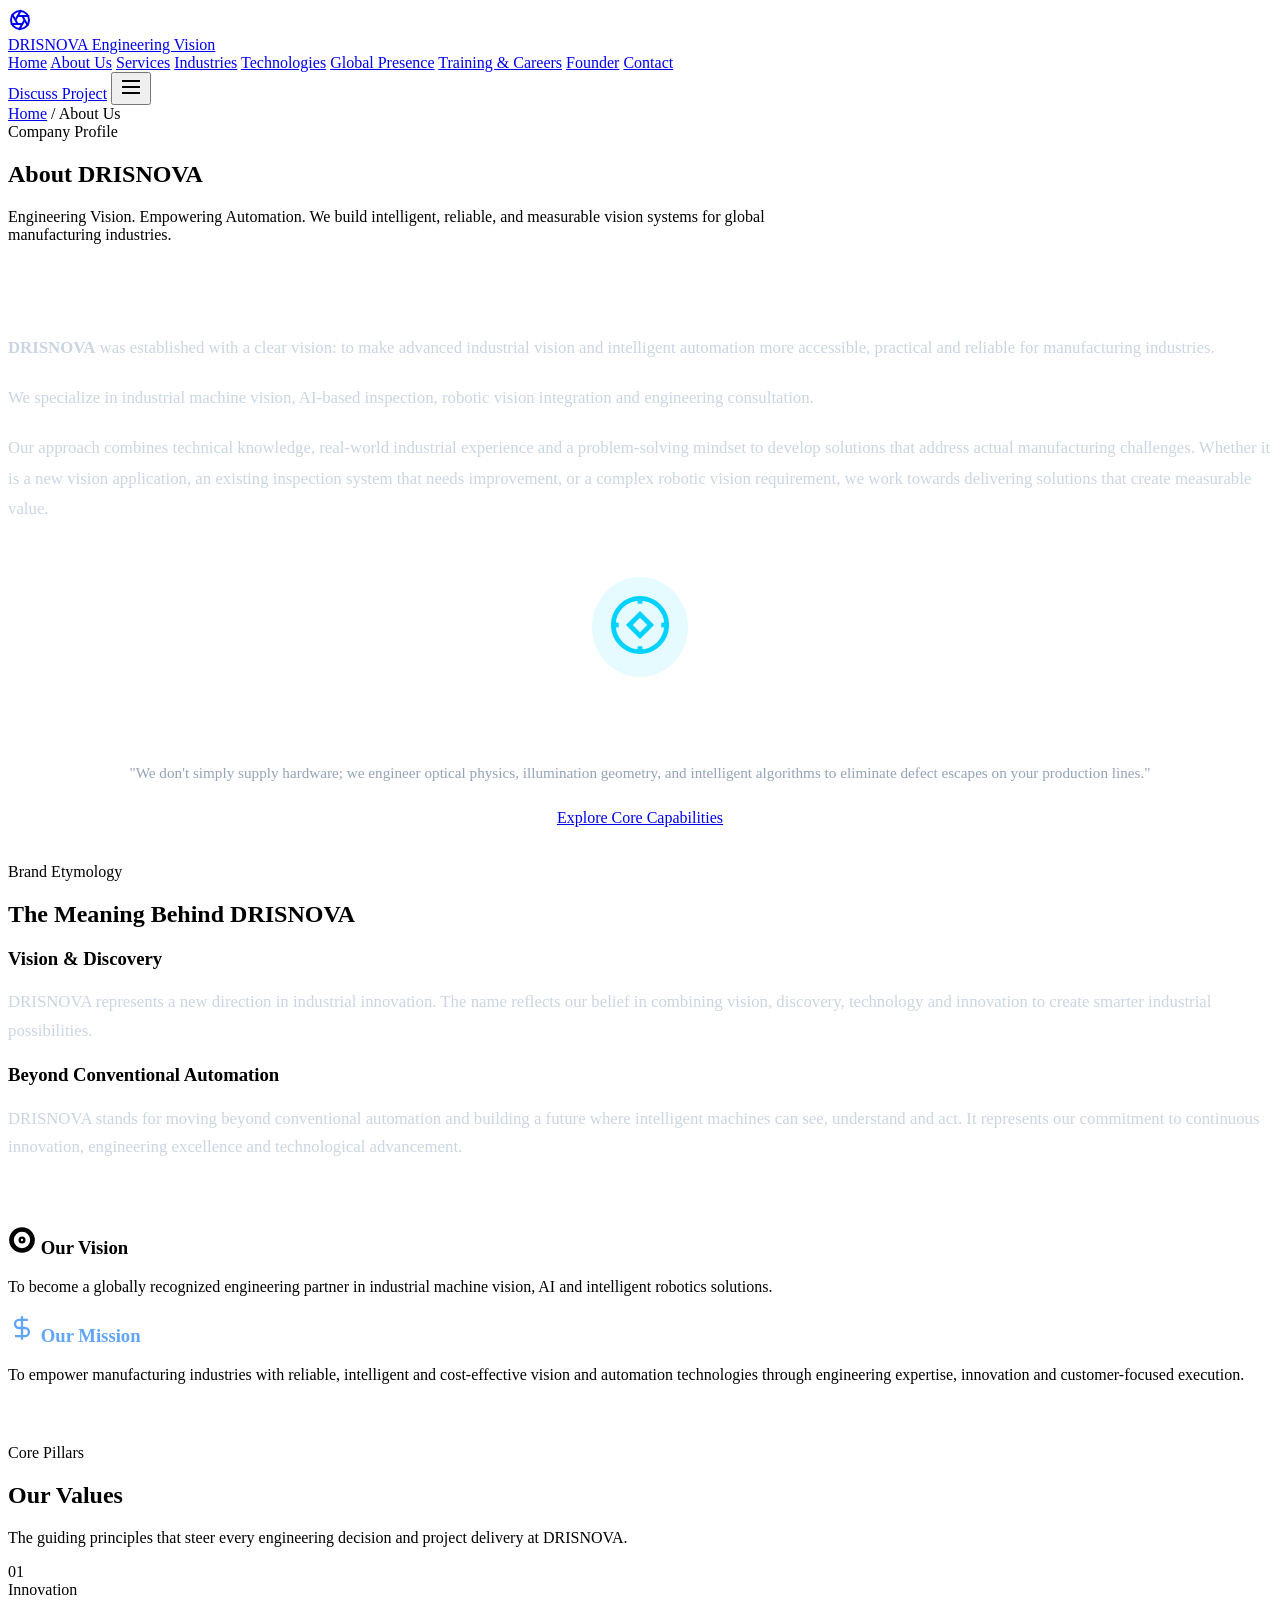
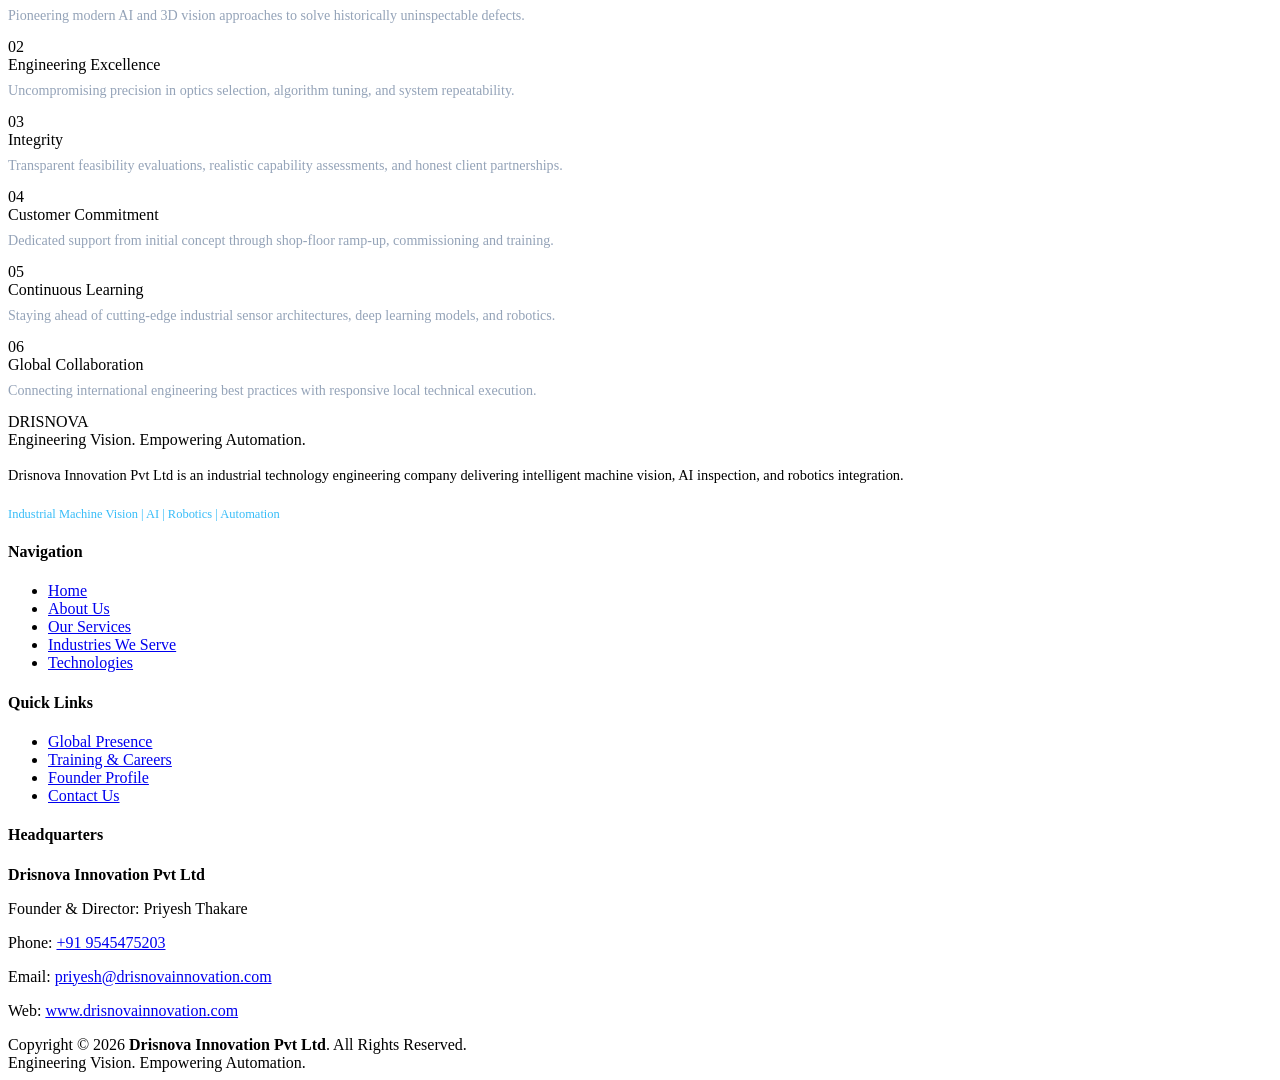
==== about.html @ 0041a5f4 "Add files via upload" ====
<!DOCTYPE html>
<html lang="en">
<head>
  <meta charset="UTF-8">
  <meta name="viewport" content="width=device-width, initial-scale=1.0">
  <title>About Us | DRISNOVA - Drisnova Innovation Pvt Ltd</title>
  <meta name="description" content="Learn about DRISNOVA - our vision, mission, engineering values, and the meaning behind our industrial machine vision and automation innovation.">
  <link rel="stylesheet" href="css/style.css">
  <link rel="icon" type="image/svg+xml" href="data:image/svg+xml,<svg xmlns='http://www.w3.org/2000/svg' viewBox='0 0 24 24' fill='%2300d2ff'><circle cx='12' cy='12' r='4'/><path d='M12 2v3m0 14v3M2 12h3m14 0h3'/></svg>">
</head>
<body>

  <!-- ==================== SITE HEADER ==================== -->
  <header class="site-header">
    <div class="container nav-container">
      <a href="index.html" class="brand-logo" aria-label="DRISNOVA Homepage">
        <div class="brand-icon">
          <svg width="24" height="24" viewBox="0 0 24 24" fill="none" stroke="currentColor" stroke-width="2">
            <circle cx="12" cy="12" r="9"/>
            <path d="m14.31 8 5.74 9.94"/>
            <path d="M9.69 8h11.48"/>
            <path d="m7.38 12 5.74-9.94"/>
            <path d="M9.69 16 3.95 6.06"/>
            <path d="M14.31 16H2.83"/>
            <path d="m16.62 12-5.74 9.94"/>
          </svg>
        </div>
        <div class="brand-text">
          <span class="name">DRISNOVA</span>
          <span class="tagline">Engineering Vision</span>
        </div>
      </a>

      <nav class="nav-links" id="navLinks">
        <a href="index.html" class="nav-link">Home</a>
        <a href="about.html" class="nav-link active">About Us</a>
        <a href="services.html" class="nav-link">Services</a>
        <a href="industries.html" class="nav-link">Industries</a>
        <a href="technologies.html" class="nav-link">Technologies</a>
        <a href="global-presence.html" class="nav-link">Global Presence</a>
        <a href="training-careers.html" class="nav-link">Training & Careers</a>
        <a href="founder.html" class="nav-link">Founder</a>
        <a href="contact.html" class="nav-link">Contact</a>
      </nav>

      <div class="nav-actions">
        <a href="contact.html" class="btn btn-primary btn-sm">Discuss Project</a>
        <button class="mobile-menu-toggle" aria-label="Toggle navigation menu">
          <svg width="24" height="24" viewBox="0 0 24 24" fill="none" stroke="currentColor" stroke-width="2">
            <line x1="3" y1="12" x2="21" y2="12"></line>
            <line x1="3" y1="6" x2="21" y2="6"></line>
            <line x1="3" y1="18" x2="21" y2="18"></line>
          </svg>
        </button>
      </div>
    </div>
  </header>

  <!-- ==================== PAGE BANNER ==================== -->
  <section class="page-hero">
    <div class="container">
      <div class="breadcrumbs">
        <a href="index.html">Home</a> <span>/</span> <span class="current">About Us</span>
      </div>
      <div class="section-badge"><span class="dot"></span> Company Profile</div>
      <h1 class="section-title">About <span class="highlight">DRISNOVA</span></h1>
      <p class="section-subtitle" style="max-width: 800px;">
        Engineering Vision. Empowering Automation. We build intelligent, reliable, and measurable vision systems for global manufacturing industries.
      </p>
    </div>
  </section>

  <!-- ==================== ABOUT DRISNOVA MAIN ==================== -->
  <section class="section-tight">
    <div class="container">
      <div class="about-hero-box">
        <div class="grid-2" style="align-items: center;">
          <div>
            <h2 style="font-size: 2.2rem; margin-bottom: 20px; color: #fff;">
              Pioneering Machine Vision & Intelligent Automation
            </h2>
            <p style="font-size: 1.05rem; line-height: 1.8; color: #cbd5e1; margin-bottom: 20px;">
              <strong>DRISNOVA</strong> was established with a clear vision: to make advanced industrial vision and intelligent automation more accessible, practical and reliable for manufacturing industries.
            </p>
            <p style="font-size: 1.05rem; line-height: 1.8; color: #cbd5e1; margin-bottom: 20px;">
              We specialize in industrial machine vision, AI-based inspection, robotic vision integration and engineering consultation.
            </p>
            <p style="font-size: 1.05rem; line-height: 1.8; color: #cbd5e1;">
              Our approach combines technical knowledge, real-world industrial experience and a problem-solving mindset to develop solutions that address actual manufacturing challenges. Whether it is a new vision application, an existing inspection system that needs improvement, or a complex robotic vision requirement, we work towards delivering solutions that create measurable value.
            </p>
          </div>
          <div style="background: var(--bg-card); border: 1px solid var(--border-glow); border-radius: var(--radius-lg); padding: 36px; text-align: center;">
            <div style="display: inline-block; padding: 16px; border-radius: 50%; background: rgba(0, 210, 255, 0.1); margin-bottom: 20px;">
              <svg width="64" height="64" viewBox="0 0 24 24" fill="none" stroke="#00d2ff" stroke-width="1.8">
                <circle cx="12" cy="12" r="10"/>
                <polygon points="12 8 8 12 12 16 16 12 12 8"/>
                <line x1="12" y1="2" x2="12" y2="4"/>
                <line x1="12" y1="20" x2="12" y2="22"/>
                <line x1="20" y1="12" x2="22" y2="12"/>
                <line x1="2" y1="12" x2="4" y2="12"/>
              </svg>
            </div>
            <h3 style="font-size: 1.4rem; color: #fff; margin-bottom: 12px;">Measurable Value</h3>
            <p style="font-size: 0.95rem; color: #94a3b8; line-height: 1.6;">
              "We don't simply supply hardware; we engineer optical physics, illumination geometry, and intelligent algorithms to eliminate defect escapes on your production lines."
            </p>
            <div style="margin-top: 24px;">
              <a href="services.html" class="btn btn-outline btn-sm">Explore Core Capabilities</a>
            </div>
          </div>
        </div>
      </div>

      <!-- Meaning Behind DRISNOVA -->
      <div style="margin-bottom: 64px;">
        <div class="section-header text-center">
          <div class="section-badge">Brand Etymology</div>
          <h2 class="section-title">The Meaning Behind <span class="highlight">DRISNOVA</span></h2>
        </div>

        <div class="meaning-grid">
          <div class="meaning-block">
            <h3>Vision & Discovery</h3>
            <p style="font-size: 1.05rem; line-height: 1.7; color: #cbd5e1;">
              DRISNOVA represents a new direction in industrial innovation. The name reflects our belief in combining vision, discovery, technology and innovation to create smarter industrial possibilities.
            </p>
          </div>
          <div class="meaning-block">
            <h3>Beyond Conventional Automation</h3>
            <p style="font-size: 1.05rem; line-height: 1.7; color: #cbd5e1;">
              DRISNOVA stands for moving beyond conventional automation and building a future where intelligent machines can see, understand and act. It represents our commitment to continuous innovation, engineering excellence and technological advancement.
            </p>
          </div>
        </div>
      </div>

      <!-- Vision & Mission Grid -->
      <div class="vision-mission-grid">
        <div class="vm-card vision">
          <h3 class="vm-title" style="color: var(--accent-cyan);">
            <svg width="28" height="28" viewBox="0 0 24 24" fill="none" stroke="currentColor" stroke-width="2"><circle cx="12" cy="12" r="2"/><path d="M12 2a10 10 0 1 0 10 10A10 10 0 0 0 12 2zm0 18a8 8 0 1 1 8-8 8 8 0 0 1-8 8z"/></svg>
            Our Vision
          </h3>
          <p class="vm-content">
            To become a globally recognized engineering partner in industrial machine vision, AI and intelligent robotics solutions.
          </p>
        </div>

        <div class="vm-card mission">
          <h3 class="vm-title" style="color: #60a5fa;">
            <svg width="28" height="28" viewBox="0 0 24 24" fill="none" stroke="currentColor" stroke-width="2"><path d="M12 2v20M17 5H9.5a3.5 3.5 0 0 0 0 7h5a3.5 3.5 0 0 1 0 7H6"/></svg>
            Our Mission
          </h3>
          <p class="vm-content">
            To empower manufacturing industries with reliable, intelligent and cost-effective vision and automation technologies through engineering expertise, innovation and customer-focused execution.
          </p>
        </div>
      </div>

      <!-- Values Grid -->
      <div style="margin-top: 60px;">
        <div class="section-header text-center">
          <div class="section-badge">Core Pillars</div>
          <h2 class="section-title">Our <span class="highlight">Values</span></h2>
          <p class="section-subtitle">The guiding principles that steer every engineering decision and project delivery at DRISNOVA.</p>
        </div>

        <div class="values-grid">
          <div class="value-item">
            <div class="value-number">01</div>
            <div class="value-name">Innovation</div>
            <p style="font-size: 0.88rem; color: #94a3b8; margin-top: 8px;">Pioneering modern AI and 3D vision approaches to solve historically uninspectable defects.</p>
          </div>
          <div class="value-item">
            <div class="value-number">02</div>
            <div class="value-name">Engineering Excellence</div>
            <p style="font-size: 0.88rem; color: #94a3b8; margin-top: 8px;">Uncompromising precision in optics selection, algorithm tuning, and system repeatability.</p>
          </div>
          <div class="value-item">
            <div class="value-number">03</div>
            <div class="value-name">Integrity</div>
            <p style="font-size: 0.88rem; color: #94a3b8; margin-top: 8px;">Transparent feasibility evaluations, realistic capability assessments, and honest client partnerships.</p>
          </div>
          <div class="value-item">
            <div class="value-number">04</div>
            <div class="value-name">Customer Commitment</div>
            <p style="font-size: 0.88rem; color: #94a3b8; margin-top: 8px;">Dedicated support from initial concept through shop-floor ramp-up, commissioning and training.</p>
          </div>
          <div class="value-item">
            <div class="value-number">05</div>
            <div class="value-name">Continuous Learning</div>
            <p style="font-size: 0.88rem; color: #94a3b8; margin-top: 8px;">Staying ahead of cutting-edge industrial sensor architectures, deep learning models, and robotics.</p>
          </div>
          <div class="value-item">
            <div class="value-number">06</div>
            <div class="value-name">Global Collaboration</div>
            <p style="font-size: 0.88rem; color: #94a3b8; margin-top: 8px;">Connecting international engineering best practices with responsive local technical execution.</p>
          </div>
        </div>
      </div>
    </div>
  </section>

  <!-- ==================== SITE FOOTER ==================== -->
  <footer class="site-footer">
    <div class="container">
      <div class="footer-main-grid">
        <div class="footer-brand-summary">
          <div class="footer-brand-title">DRISNOVA</div>
          <div class="footer-brand-tagline">Engineering Vision. Empowering Automation.</div>
          <p style="font-size: 0.9rem; line-height: 1.6; margin-bottom: 20px;">
            Drisnova Innovation Pvt Ltd is an industrial technology engineering company delivering intelligent machine vision, AI inspection, and robotics integration.
          </p>
          <div style="font-family: var(--font-mono); font-size: 0.78rem; color: #38bdf8;">
            Industrial Machine Vision | AI | Robotics | Automation
          </div>
        </div>

        <div>
          <h4 class="footer-col-title">Navigation</h4>
          <ul class="footer-links-list">
            <li><a href="index.html" class="footer-link">Home</a></li>
            <li><a href="about.html" class="footer-link">About Us</a></li>
            <li><a href="services.html" class="footer-link">Our Services</a></li>
            <li><a href="industries.html" class="footer-link">Industries We Serve</a></li>
            <li><a href="technologies.html" class="footer-link">Technologies</a></li>
          </ul>
        </div>

        <div>
          <h4 class="footer-col-title">Quick Links</h4>
          <ul class="footer-links-list">
            <li><a href="global-presence.html" class="footer-link">Global Presence</a></li>
            <li><a href="training-careers.html" class="footer-link">Training & Careers</a></li>
            <li><a href="founder.html" class="footer-link">Founder Profile</a></li>
            <li><a href="contact.html" class="footer-link">Contact Us</a></li>
          </ul>
        </div>

        <div>
          <h4 class="footer-col-title">Headquarters</h4>
          <div class="footer-contact-items">
            <p><strong>Drisnova Innovation Pvt Ltd</strong></p>
            <p>Founder & Director: Priyesh Thakare</p>
            <p>Phone: <a href="tel:+919545475203">+91 9545475203</a></p>
            <p>Email: <a href="mailto:priyesh@drisnovainnovation.com">priyesh@drisnovainnovation.com</a></p>
            <p>Web: <a href="http://www.drisnovainnovation.com" target="_blank" rel="noopener">www.drisnovainnovation.com</a></p>
          </div>
        </div>
      </div>

      <div class="footer-bottom">
        <div>
          Copyright &copy; 2026 <strong>Drisnova Innovation Pvt Ltd</strong>. All Rights Reserved.
        </div>
        <div>
          Engineering Vision. Empowering Automation.
        </div>
      </div>
    </div>
  </footer>

  <script src="js/main.js"></script>
</body>
</html>
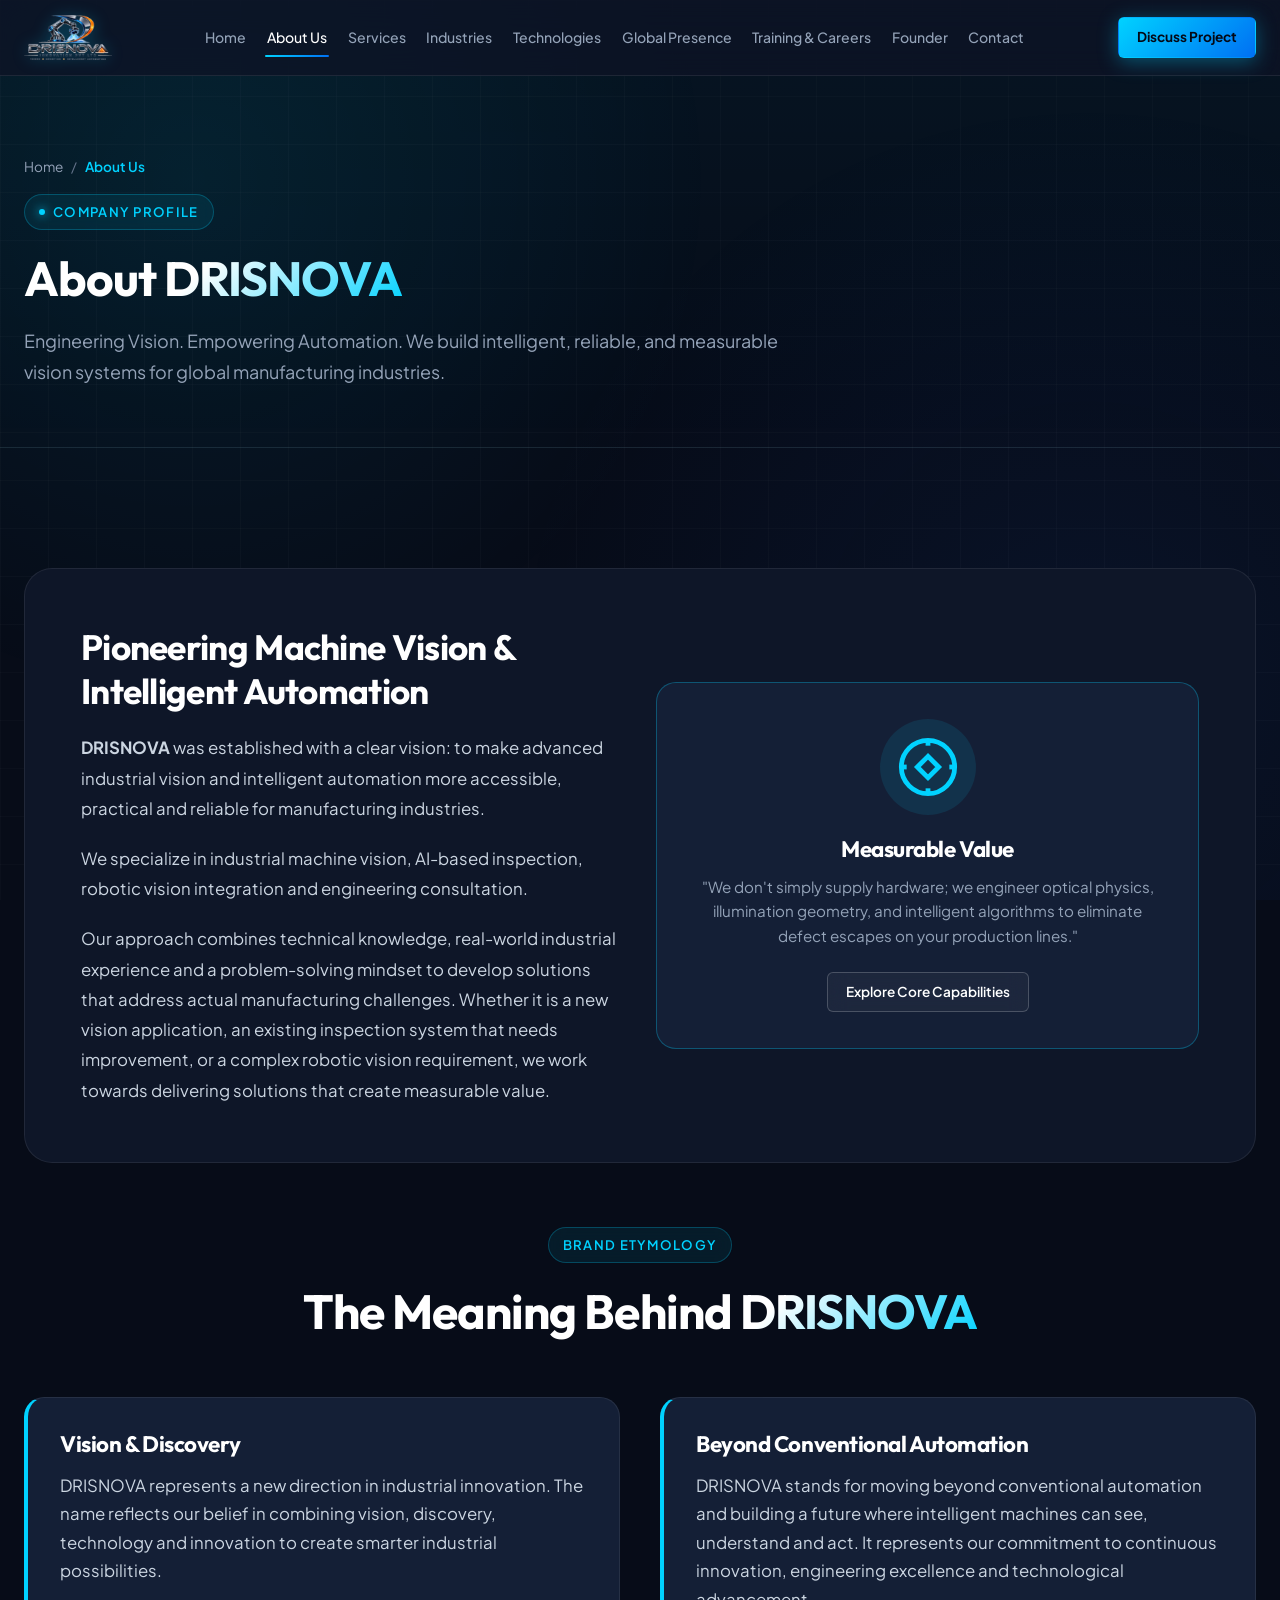
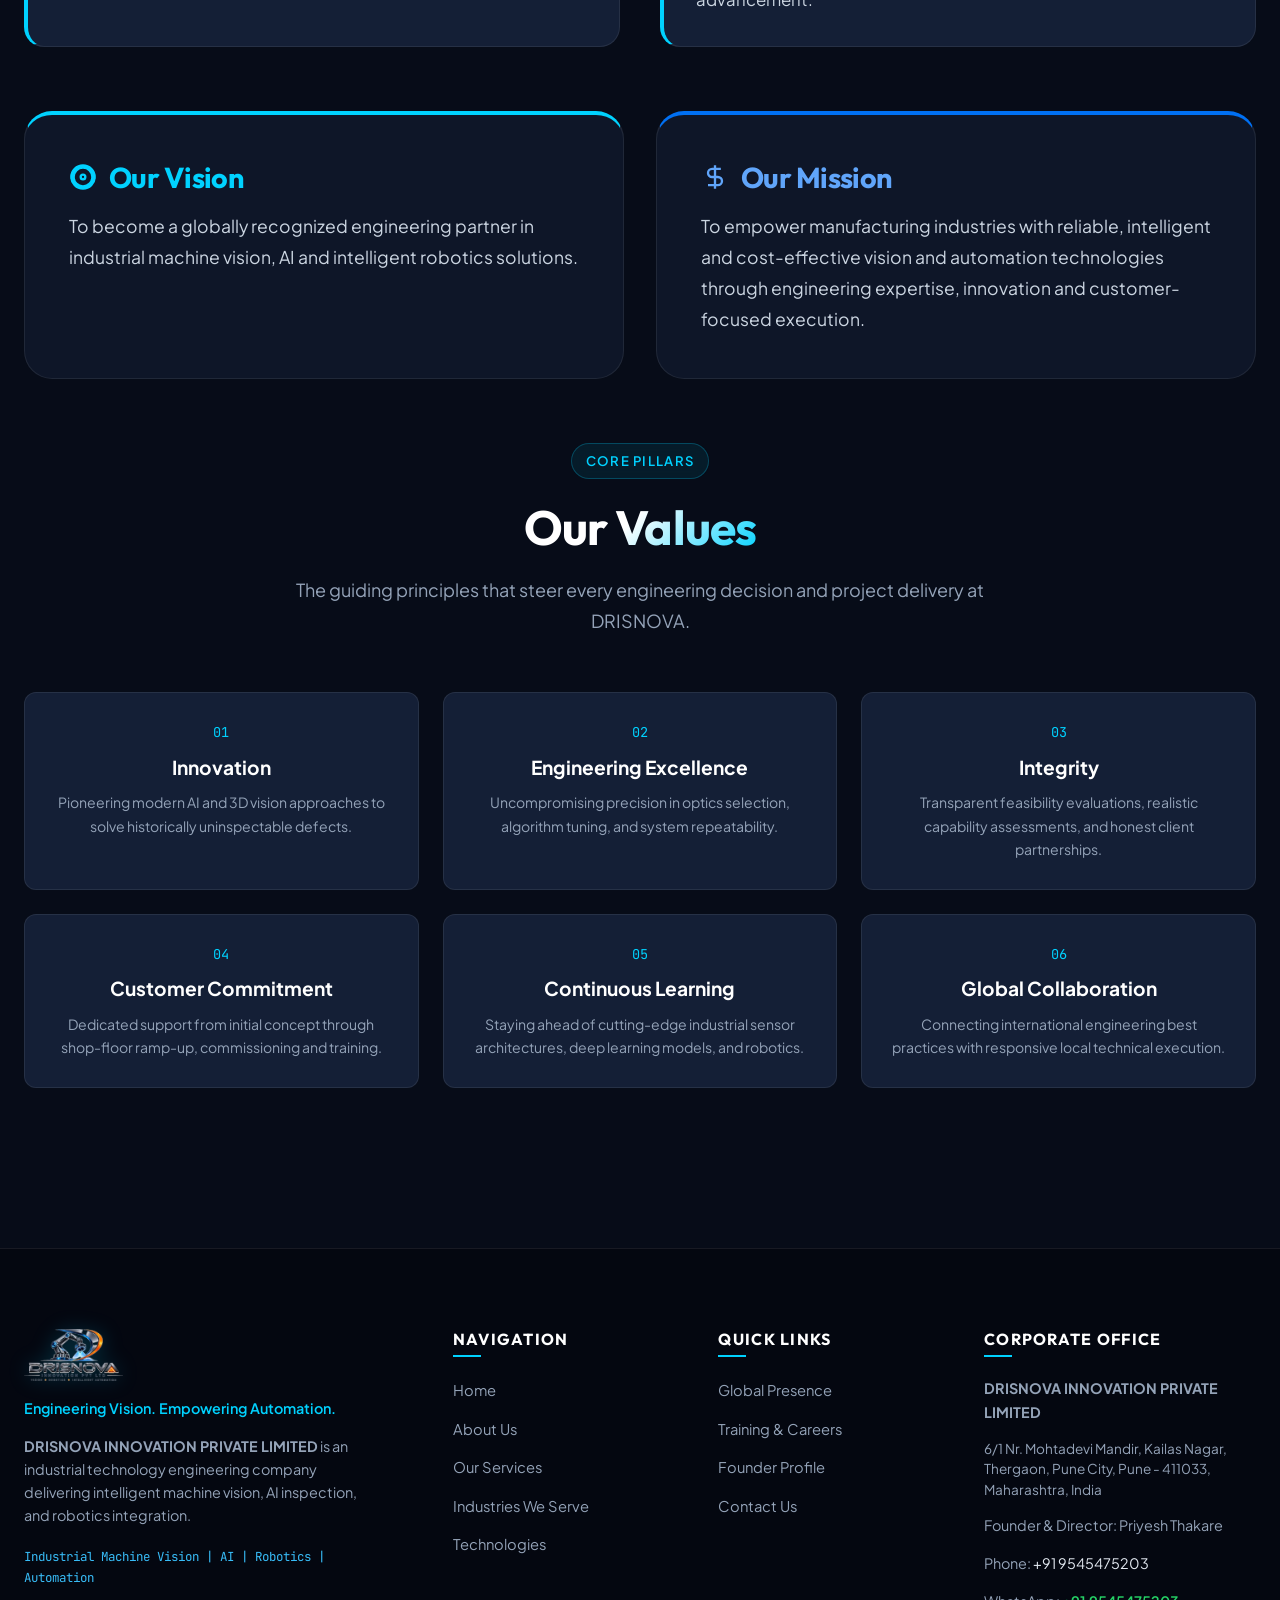
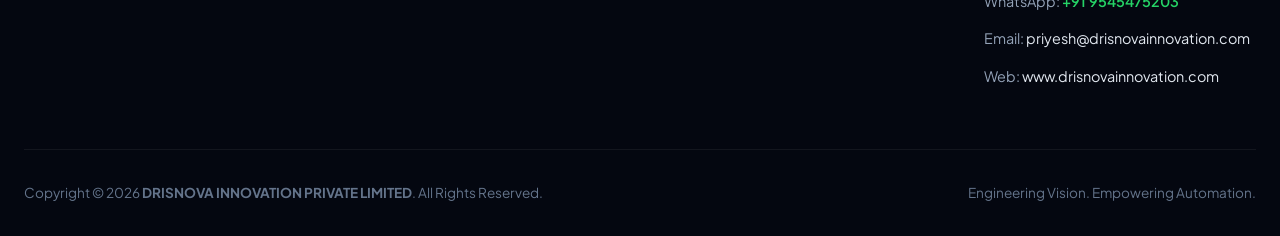
==== commit 5d572f70: "Finalize DRISNOVA corporate branding: official metallic logo, registered Pune office address, authen" ====
--- a/about.html
+++ b/about.html
@@ -13,22 +13,8 @@
   <!-- ==================== SITE HEADER ==================== -->
   <header class="site-header">
     <div class="container nav-container">
-      <a href="index.html" class="brand-logo" aria-label="DRISNOVA Homepage">
-        <div class="brand-icon">
-          <svg width="24" height="24" viewBox="0 0 24 24" fill="none" stroke="currentColor" stroke-width="2">
-            <circle cx="12" cy="12" r="9"/>
-            <path d="m14.31 8 5.74 9.94"/>
-            <path d="M9.69 8h11.48"/>
-            <path d="m7.38 12 5.74-9.94"/>
-            <path d="M9.69 16 3.95 6.06"/>
-            <path d="M14.31 16H2.83"/>
-            <path d="m16.62 12-5.74 9.94"/>
-          </svg>
-        </div>
-        <div class="brand-text">
-          <span class="name">DRISNOVA</span>
-          <span class="tagline">Engineering Vision</span>
-        </div>
+            <a href="index.html" class="brand-logo" aria-label="DRISNOVA Homepage">
+        <img src="assets/images/drisnova-logo.png" alt="DRISNOVA INNOVATION PRIVATE LIMITED" class="brand-logo-img">
       </a>
 
       <nav class="nav-links" id="navLinks">
@@ -206,10 +192,10 @@
     <div class="container">
       <div class="footer-main-grid">
         <div class="footer-brand-summary">
-          <div class="footer-brand-title">DRISNOVA</div>
+          <img src="assets/images/drisnova-logo.png" alt="DRISNOVA INNOVATION PRIVATE LIMITED" style="height: 52px; width: auto; margin-bottom: 16px; filter: drop-shadow(0 2px 10px rgba(0, 210, 255, 0.25));">
           <div class="footer-brand-tagline">Engineering Vision. Empowering Automation.</div>
           <p style="font-size: 0.9rem; line-height: 1.6; margin-bottom: 20px;">
-            Drisnova Innovation Pvt Ltd is an industrial technology engineering company delivering intelligent machine vision, AI inspection, and robotics integration.
+            <strong>DRISNOVA INNOVATION PRIVATE LIMITED</strong> is an industrial technology engineering company delivering intelligent machine vision, AI inspection, and robotics integration.
           </p>
           <div style="font-family: var(--font-mono); font-size: 0.78rem; color: #38bdf8;">
             Industrial Machine Vision | AI | Robotics | Automation
@@ -238,11 +224,15 @@
         </div>
 
         <div>
-          <h4 class="footer-col-title">Headquarters</h4>
+          <h4 class="footer-col-title">Corporate Office</h4>
           <div class="footer-contact-items">
-            <p><strong>Drisnova Innovation Pvt Ltd</strong></p>
+            <p><strong>DRISNOVA INNOVATION PRIVATE LIMITED</strong></p>
+            <p style="font-size: 0.85rem; line-height: 1.5; color: #94a3b8;">
+              6/1 Nr. Mohtadevi Mandir, Kailas Nagar, Thergaon, Pune City, Pune - 411033, Maharashtra, India
+            </p>
             <p>Founder & Director: Priyesh Thakare</p>
             <p>Phone: <a href="tel:+919545475203">+91 9545475203</a></p>
+            <p>WhatsApp: <a href="https://wa.me/919545475203?text=Hello%20DRISNOVA%20Team%2C%20I%20would%20like%20to%20discuss%20a%20project." target="_blank" rel="noopener" style="color: #25D366; font-weight: 600;">+91 9545475203</a></p>
             <p>Email: <a href="mailto:priyesh@drisnovainnovation.com">priyesh@drisnovainnovation.com</a></p>
             <p>Web: <a href="http://www.drisnovainnovation.com" target="_blank" rel="noopener">www.drisnovainnovation.com</a></p>
           </div>
@@ -251,7 +241,7 @@
 
       <div class="footer-bottom">
         <div>
-          Copyright &copy; 2026 <strong>Drisnova Innovation Pvt Ltd</strong>. All Rights Reserved.
+          Copyright &copy; 2026 <strong>DRISNOVA INNOVATION PRIVATE LIMITED</strong>. All Rights Reserved.
         </div>
         <div>
           Engineering Vision. Empowering Automation.
--- a/css/style.css
+++ b/css/style.css
@@ -0,0 +1,2470 @@
+/* ===================================================================
+   DRISNOVA INNOVATION PVT LTD - OFFICIAL DESIGN SYSTEM & STYLESHEET
+   Tagline: Engineering Vision. Empowering Automation.
+   =================================================================== */
+
+@import url('https://fonts.googleapis.com/css2?family=Outfit:wght@400;500;600;700;800&family=Plus+Jakarta+Sans:wght@300;400;500;600;700&family=JetBrains+Mono:wght@400;500;600&display=swap');
+
+:root {
+  /* Color Palette */
+  --bg-dark: #070c18;
+  --bg-surface: #0e1628;
+  --bg-card: #141f36;
+  --bg-card-hover: #1c2b4a;
+  --bg-glass: rgba(14, 22, 40, 0.75);
+  
+  --primary: #0070f3;
+  --primary-light: #38bdf8;
+  --accent-cyan: #00d2ff;
+  --accent-blue: #2563eb;
+  --accent-purple: #7928ca;
+  --accent-glow: rgba(0, 210, 255, 0.35);
+
+  --text-main: #f8fafc;
+  --text-muted: #94a3b8;
+  --text-dim: #64748b;
+  --text-highlight: #38bdf8;
+
+  --border-subtle: rgba(255, 255, 255, 0.08);
+  --border-glow: rgba(0, 210, 255, 0.3);
+  
+  --success: #10b981;
+  --success-glow: rgba(16, 185, 129, 0.2);
+  --warning: #f59e0b;
+  --danger: #ef4444;
+
+  /* Typography */
+  --font-heading: 'Outfit', -apple-system, BlinkMacSystemFont, sans-serif;
+  --font-body: 'Plus Jakarta Sans', -apple-system, BlinkMacSystemFont, sans-serif;
+  --font-mono: 'JetBrains Mono', monospace;
+
+  /* Layout */
+  --container-max: 1360px;
+  --header-height: 76px;
+  --radius-sm: 6px;
+  --radius-md: 12px;
+  --radius-lg: 20px;
+  --radius-xl: 28px;
+  
+  /* Transitions */
+  --transition-fast: 0.18s ease;
+  --transition-normal: 0.28s cubic-bezier(0.16, 1, 0.3, 1);
+  --transition-slow: 0.5s cubic-bezier(0.16, 1, 0.3, 1);
+}
+
+/* Base & Reset */
+*, *::before, *::after {
+  box-sizing: border-box;
+  margin: 0;
+  padding: 0;
+}
+
+html {
+  scroll-behavior: smooth;
+  font-size: 16px;
+  -webkit-text-size-adjust: 100%;
+}
+
+body {
+  background-color: var(--bg-dark);
+  color: var(--text-main);
+  font-family: var(--font-body);
+  line-height: 1.65;
+  overflow-x: hidden;
+  position: relative;
+  min-height: 100vh;
+}
+
+/* Background Grid & Ambient Lighting */
+body::before {
+  content: '';
+  position: fixed;
+  inset: 0;
+  background-image: 
+    radial-gradient(circle at 15% 20%, rgba(0, 210, 255, 0.08) 0%, transparent 40%),
+    radial-gradient(circle at 85% 75%, rgba(37, 99, 235, 0.08) 0%, transparent 45%),
+    linear-gradient(rgba(255, 255, 255, 0.02) 1px, transparent 1px),
+    linear-gradient(90deg, rgba(255, 255, 255, 0.02) 1px, transparent 1px);
+  background-size: 100% 100%, 100% 100%, 48px 48px, 48px 48px;
+  pointer-events: none;
+  z-index: -1;
+}
+
+/* Typography Helpers */
+h1, h2, h3, h4, h5, h6 {
+  font-family: var(--font-heading);
+  font-weight: 700;
+  color: #fff;
+  line-height: 1.25;
+  letter-spacing: -0.02em;
+}
+
+p {
+  color: var(--text-muted);
+}
+
+a {
+  color: inherit;
+  text-decoration: none;
+  transition: color var(--transition-fast);
+}
+
+img, svg {
+  vertical-align: middle;
+  max-width: 100%;
+}
+
+ul {
+  list-style: none;
+}
+
+/* Layout Utilities */
+.container {
+  width: 100%;
+  max-width: var(--container-max);
+  margin-left: auto;
+  margin-right: auto;
+  padding-left: 24px;
+  padding-right: 24px;
+}
+
+.section {
+  padding: 96px 0;
+  position: relative;
+}
+
+.section-tight {
+  padding: 60px 0;
+}
+
+.text-center { text-align: center; }
+.text-left { text-align: left; }
+.text-right { text-align: right; }
+
+/* Section Header */
+.section-header {
+  margin-bottom: 56px;
+}
+
+.section-header.text-center {
+  max-width: 760px;
+  margin-left: auto;
+  margin-right: auto;
+}
+
+.section-badge {
+  display: inline-flex;
+  align-items: center;
+  gap: 8px;
+  font-size: 0.82rem;
+  font-weight: 600;
+  text-transform: uppercase;
+  letter-spacing: 0.1em;
+  color: var(--accent-cyan);
+  background: rgba(0, 210, 255, 0.08);
+  border: 1px solid rgba(0, 210, 255, 0.25);
+  padding: 6px 14px;
+  border-radius: 999px;
+  margin-bottom: 18px;
+  backdrop-filter: blur(8px);
+}
+
+.section-badge .dot {
+  width: 6px;
+  height: 6px;
+  border-radius: 50%;
+  background: var(--accent-cyan);
+  box-shadow: 0 0 10px var(--accent-cyan);
+  animation: pulse-dot 2s infinite;
+}
+
+@keyframes pulse-dot {
+  0%, 100% { opacity: 1; transform: scale(1); }
+  50% { opacity: 0.4; transform: scale(0.85); }
+}
+
+.section-title {
+  font-size: clamp(2rem, 3.8vw, 3rem);
+  margin-bottom: 18px;
+  color: #fff;
+}
+
+.section-title span.highlight {
+  background: linear-gradient(135deg, #fff 20%, var(--accent-cyan) 100%);
+  -webkit-background-clip: text;
+  -webkit-text-fill-color: transparent;
+}
+
+.section-subtitle {
+  font-size: 1.125rem;
+  color: var(--text-muted);
+  line-height: 1.7;
+}
+
+/* Grids */
+.grid-2 {
+  display: grid;
+  grid-template-columns: repeat(2, 1fr);
+  gap: 32px;
+}
+
+.grid-3 {
+  display: grid;
+  grid-template-columns: repeat(3, 1fr);
+  gap: 28px;
+}
+
+.grid-4 {
+  display: grid;
+  grid-template-columns: repeat(4, 1fr);
+  gap: 24px;
+}
+
+/* ===================================================================
+   HEADER & NAVIGATION
+   =================================================================== */
+.site-header {
+  position: sticky;
+  top: 0;
+  height: var(--header-height);
+  background: var(--bg-glass);
+  backdrop-filter: blur(16px);
+  -webkit-backdrop-filter: blur(16px);
+  border-bottom: 1px solid var(--border-subtle);
+  z-index: 1000;
+  display: flex;
+  align-items: center;
+  transition: all var(--transition-normal);
+}
+
+.site-header.scrolled {
+  background: rgba(7, 12, 24, 0.95);
+  box-shadow: 0 10px 30px rgba(0, 0, 0, 0.4);
+  border-bottom-color: rgba(0, 210, 255, 0.15);
+}
+
+.nav-container {
+  display: flex;
+  align-items: center;
+  justify-content: space-between;
+  width: 100%;
+  gap: 20px;
+}
+
+.brand-logo {
+  display: flex;
+  align-items: center;
+  gap: 12px;
+  flex-shrink: 0;
+  text-decoration: none;
+}
+
+.brand-logo-img {
+  height: 46px;
+  width: auto;
+  max-width: 220px;
+  object-fit: contain;
+  display: block;
+  filter: drop-shadow(0 2px 8px rgba(0, 210, 255, 0.3));
+  transition: transform var(--transition-fast);
+}
+
+.brand-logo:hover .brand-logo-img {
+  transform: scale(1.02);
+}
+
+/* WhatsApp Button */
+.btn-whatsapp {
+  background: #25D366;
+  color: #fff !important;
+  font-weight: 700;
+  box-shadow: 0 4px 16px rgba(37, 211, 102, 0.35);
+  border: 1px solid rgba(255, 255, 255, 0.2);
+}
+
+.btn-whatsapp:hover {
+  background: #20bd5a;
+  transform: translateY(-2px);
+  box-shadow: 0 6px 20px rgba(37, 211, 102, 0.5);
+}
+
+.nav-links {
+  display: flex;
+  align-items: center;
+  gap: clamp(10px, 1.3vw, 22px);
+  margin: 0 auto;
+}
+
+.nav-link {
+  font-size: 0.88rem;
+  font-weight: 500;
+  color: var(--text-muted);
+  padding: 6px 2px;
+  position: relative;
+  white-space: nowrap; /* Strictly prevent awkward wrapping on desktop */
+  transition: color var(--transition-fast);
+}
+
+.nav-link:hover,
+.nav-link.active {
+  color: #fff;
+}
+
+.nav-link::after {
+  content: '';
+  position: absolute;
+  bottom: -2px;
+  left: 0;
+  width: 0%;
+  height: 2px;
+  background: linear-gradient(90deg, var(--accent-cyan), var(--primary));
+  transition: width var(--transition-normal);
+  border-radius: 2px;
+}
+
+.nav-link:hover::after,
+.nav-link.active::after {
+  width: 100%;
+}
+
+.nav-actions {
+  display: flex;
+  align-items: center;
+  gap: 16px;
+  flex-shrink: 0;
+}
+
+/* Strictly hide mobile drawer CTA and bottom action bar on desktop */
+.mobile-drawer-cta {
+  display: none !important;
+}
+
+.mobile-bottom-bar {
+  display: none !important;
+}
+
+.mobile-menu-toggle {
+  display: none;
+  background: transparent;
+  border: 1px solid var(--border-subtle);
+  border-radius: var(--radius-sm);
+  padding: 8px;
+  color: #fff;
+  cursor: pointer;
+  transition: all var(--transition-fast);
+}
+
+.mobile-menu-toggle:hover {
+  background: var(--bg-card);
+  border-color: var(--accent-cyan);
+}
+
+/* ===================================================================
+   BUTTONS
+   =================================================================== */
+.btn {
+  display: inline-flex;
+  align-items: center;
+  justify-content: center;
+  gap: 10px;
+  font-family: var(--font-body);
+  font-size: 0.95rem;
+  font-weight: 600;
+  padding: 12px 26px;
+  border-radius: var(--radius-md);
+  border: 1px solid transparent;
+  cursor: pointer;
+  transition: all var(--transition-normal);
+  text-align: center;
+  white-space: nowrap;
+}
+
+.btn-primary {
+  background: linear-gradient(135deg, var(--accent-cyan) 0%, var(--primary) 100%);
+  color: #040915;
+  font-weight: 700;
+  box-shadow: 0 4px 20px rgba(0, 210, 255, 0.35);
+}
+
+.btn-primary:hover {
+  transform: translateY(-2px);
+  box-shadow: 0 8px 25px rgba(0, 210, 255, 0.5);
+  color: #000;
+}
+
+.btn-outline {
+  background: rgba(255, 255, 255, 0.04);
+  color: #fff;
+  border-color: rgba(255, 255, 255, 0.2);
+  backdrop-filter: blur(10px);
+}
+
+.btn-outline:hover {
+  border-color: var(--accent-cyan);
+  background: rgba(0, 210, 255, 0.08);
+  color: var(--accent-cyan);
+  transform: translateY(-2px);
+}
+
+.btn-sm {
+  padding: 8px 18px;
+  font-size: 0.85rem;
+  border-radius: var(--radius-sm);
+}
+
+.btn-lg {
+  padding: 16px 36px;
+  font-size: 1.05rem;
+  border-radius: var(--radius-md);
+}
+
+/* ===================================================================
+   HERO SECTION - CINEMATIC INDUSTRIAL BACKGROUND & AMBIENT EFFECTS
+   =================================================================== */
+.hero-section {
+  padding: 130px 0 90px 0;
+  position: relative;
+  overflow: hidden;
+  background-image: 
+    radial-gradient(circle at 75% 25%, rgba(0, 210, 255, 0.16) 0%, transparent 50%),
+    radial-gradient(circle at 20% 80%, rgba(37, 99, 235, 0.2) 0%, transparent 60%),
+    linear-gradient(180deg, rgba(7, 12, 24, 0.88) 0%, rgba(10, 16, 30, 0.94) 55%, #070c18 100%),
+    url('https://images.unsplash.com/photo-1581091226825-a6a2a5aee158?auto=format&fit=crop&w=1920&q=80');
+  background-size: cover;
+  background-position: center;
+  background-attachment: fixed;
+}
+
+/* Ambient Canvas Particle Overlay */
+.ambient-canvas {
+  position: absolute;
+  top: 0;
+  left: 0;
+  width: 100%;
+  height: 100%;
+  pointer-events: none;
+  z-index: 1;
+}
+
+.hero-wrapper {
+  position: relative;
+  z-index: 2;
+  display: grid;
+  grid-template-columns: 1.15fr 0.85fr;
+  gap: 48px;
+  align-items: center;
+}
+
+/* Floating Technology Badge */
+.floating-tech-pill {
+  display: inline-flex;
+  align-items: center;
+  gap: 8px;
+  background: rgba(14, 22, 40, 0.85);
+  border: 1px solid rgba(0, 210, 255, 0.4);
+  box-shadow: 0 8px 24px rgba(0, 0, 0, 0.4), 0 0 15px rgba(0, 210, 255, 0.2);
+  padding: 8px 16px;
+  border-radius: 999px;
+  font-size: 0.82rem;
+  font-weight: 600;
+  color: #fff;
+  margin-bottom: 20px;
+  backdrop-filter: blur(10px);
+  animation: float-badge 4s ease-in-out infinite;
+}
+
+@keyframes float-badge {
+  0%, 100% { transform: translateY(0px); }
+  50% { transform: translateY(-7px); }
+}
+
+.hero-lead-title {
+  font-size: clamp(2.4rem, 4.4vw, 3.8rem);
+  font-weight: 800;
+  line-height: 1.15;
+  margin-bottom: 20px;
+  letter-spacing: -0.03em;
+}
+
+.hero-lead-title .gradient-text {
+  background: linear-gradient(135deg, #ffffff 30%, var(--accent-cyan) 85%, #60a5fa 100%);
+  -webkit-background-clip: text;
+  -webkit-text-fill-color: transparent;
+  display: block;
+}
+
+.hero-tagline-sub {
+  font-size: 1.35rem;
+  font-weight: 600;
+  color: var(--text-highlight);
+  margin-bottom: 24px;
+}
+
+.hero-description {
+  font-size: 1.1rem;
+  line-height: 1.8;
+  color: var(--text-muted);
+  margin-bottom: 36px;
+  max-width: 620px;
+}
+
+.hero-cta-group {
+  display: flex;
+  align-items: center;
+  gap: 18px;
+  flex-wrap: wrap;
+  margin-bottom: 48px;
+}
+
+/* Hero Stats Bar with Glass & Glow */
+.hero-stats-strip {
+  position: relative;
+  z-index: 2;
+  display: grid;
+  grid-template-columns: repeat(4, 1fr);
+  gap: 20px;
+  padding: 26px 32px;
+  background: rgba(14, 22, 40, 0.8);
+  backdrop-filter: blur(16px);
+  -webkit-backdrop-filter: blur(16px);
+  border: 1px solid rgba(0, 210, 255, 0.25);
+  box-shadow: 0 16px 40px rgba(0, 0, 0, 0.5), 0 0 30px rgba(0, 210, 255, 0.08);
+  border-radius: var(--radius-lg);
+  margin-top: 48px;
+}
+
+.stat-item {
+  text-align: left;
+  border-left: 2px solid var(--accent-cyan);
+  padding-left: 14px;
+}
+
+.stat-number {
+  font-family: var(--font-heading);
+  font-size: 1.75rem;
+  font-weight: 800;
+  color: #fff;
+  line-height: 1;
+  margin-bottom: 4px;
+}
+
+.stat-number span {
+  color: var(--accent-cyan);
+}
+
+.stat-label {
+  font-size: 0.8rem;
+  color: var(--text-muted);
+  font-weight: 500;
+}
+
+/* ===================================================================
+   INTERACTIVE VISION SIMULATOR (HUD)
+   =================================================================== */
+.vision-hud-card {
+  position: relative;
+  background: var(--bg-surface);
+  border: 1px solid var(--border-glow);
+  border-radius: var(--radius-lg);
+  padding: 20px;
+  box-shadow: 0 20px 50px rgba(0, 0, 0, 0.5), 0 0 30px rgba(0, 210, 255, 0.15);
+  overflow: hidden;
+}
+
+.hud-topbar {
+  display: flex;
+  justify-content: space-between;
+  align-items: center;
+  border-bottom: 1px solid var(--border-subtle);
+  padding-bottom: 12px;
+  margin-bottom: 16px;
+  font-family: var(--font-mono);
+  font-size: 0.75rem;
+}
+
+.hud-indicator {
+  display: flex;
+  align-items: center;
+  gap: 8px;
+  color: var(--success);
+  font-weight: 600;
+}
+
+.hud-blink-dot {
+  width: 8px;
+  height: 8px;
+  background: var(--success);
+  border-radius: 50%;
+  box-shadow: 0 0 8px var(--success);
+  animation: pulse-dot 1s infinite;
+}
+
+.hud-meta {
+  color: var(--text-dim);
+}
+
+.hud-viewport {
+  position: relative;
+  height: 290px;
+  background: #060a14;
+  border-radius: var(--radius-md);
+  overflow: hidden;
+  border: 1px solid rgba(255, 255, 255, 0.05);
+  display: flex;
+  align-items: center;
+  justify-content: center;
+}
+
+/* HUD Scanning Beam Animation */
+.hud-scanline {
+  position: absolute;
+  top: 0;
+  left: 0;
+  right: 0;
+  height: 4px;
+  background: linear-gradient(90deg, transparent, var(--accent-cyan), transparent);
+  box-shadow: 0 0 15px var(--accent-cyan);
+  animation: scan-vertical 3s infinite ease-in-out alternate;
+  z-index: 10;
+}
+
+@keyframes scan-vertical {
+  0% { top: 0%; opacity: 0.3; }
+  50% { opacity: 1; }
+  100% { top: 96%; opacity: 0.4; }
+}
+
+.hud-crosshair {
+  position: absolute;
+  inset: 0;
+  pointer-events: none;
+  background-image: 
+    radial-gradient(circle at center, transparent 40px, rgba(0, 210, 255, 0.04) 41px, transparent 42px),
+    linear-gradient(rgba(0, 210, 255, 0.05) 1px, transparent 1px),
+    linear-gradient(90deg, rgba(0, 210, 255, 0.05) 1px, transparent 1px);
+  background-size: 100% 100%, 20px 20px, 20px 20px;
+}
+
+/* Corner Reticles */
+.corner-bracket {
+  position: absolute;
+  width: 18px;
+  height: 18px;
+  border: 2px solid var(--accent-cyan);
+  pointer-events: none;
+}
+.corner-tl { top: 12px; left: 12px; border-right: none; border-bottom: none; }
+.corner-tr { top: 12px; right: 12px; border-left: none; border-bottom: none; }
+.corner-bl { bottom: 12px; left: 12px; border-right: none; border-top: none; }
+.corner-br { bottom: 12px; right: 12px; border-left: none; border-top: none; }
+
+/* Interactive Bounding Box on Workpiece */
+.hud-target-box {
+  width: 190px;
+  height: 170px;
+  border: 1.5px dashed var(--accent-cyan);
+  position: relative;
+  display: flex;
+  flex-direction: column;
+  justify-content: space-between;
+  padding: 10px;
+  background: rgba(0, 210, 255, 0.03);
+  border-radius: var(--radius-sm);
+  transition: all var(--transition-normal);
+}
+
+.hud-target-label {
+  font-family: var(--font-mono);
+  font-size: 0.7rem;
+  background: rgba(0, 210, 255, 0.15);
+  color: var(--accent-cyan);
+  padding: 3px 8px;
+  border-radius: 3px;
+  width: fit-content;
+  border: 1px solid rgba(0, 210, 255, 0.4);
+}
+
+.hud-target-readout {
+  font-family: var(--font-mono);
+  font-size: 0.72rem;
+  color: #fff;
+  background: rgba(0, 0, 0, 0.6);
+  padding: 6px;
+  border-radius: 4px;
+}
+
+.hud-target-readout .status-pass {
+  color: var(--success);
+  font-weight: 700;
+}
+
+/* HUD Control Pills */
+.hud-controls {
+  display: flex;
+  gap: 8px;
+  margin-top: 16px;
+  overflow-x: auto;
+  padding-bottom: 4px;
+}
+
+.hud-btn {
+  background: rgba(255, 255, 255, 0.04);
+  border: 1px solid var(--border-subtle);
+  color: var(--text-muted);
+  font-family: var(--font-mono);
+  font-size: 0.75rem;
+  padding: 8px 12px;
+  border-radius: var(--radius-sm);
+  cursor: pointer;
+  white-space: nowrap;
+  transition: all var(--transition-fast);
+}
+
+.hud-btn:hover,
+.hud-btn.active {
+  background: rgba(0, 210, 255, 0.12);
+  border-color: var(--accent-cyan);
+  color: #fff;
+}
+
+.hud-metrics-row {
+  display: grid;
+  grid-template-columns: repeat(3, 1fr);
+  gap: 12px;
+  margin-top: 14px;
+  font-family: var(--font-mono);
+}
+
+.hud-metric-box {
+  background: #090f1d;
+  padding: 10px;
+  border-radius: var(--radius-sm);
+  border: 1px solid var(--border-subtle);
+}
+
+.hud-metric-name {
+  font-size: 0.68rem;
+  color: var(--text-dim);
+  text-transform: uppercase;
+}
+
+.hud-metric-val {
+  font-size: 0.95rem;
+  font-weight: 700;
+  color: var(--text-highlight);
+  margin-top: 2px;
+}
+
+/* ===================================================================
+   CARDS & CONTAINERS
+   =================================================================== */
+.card {
+  background: var(--bg-card);
+  border: 1px solid var(--border-subtle);
+  border-radius: var(--radius-lg);
+  padding: 32px;
+  position: relative;
+  transition: all var(--transition-normal);
+  display: flex;
+  flex-direction: column;
+}
+
+.card:hover {
+  transform: translateY(-5px);
+  border-color: var(--border-glow);
+  box-shadow: 0 16px 36px rgba(0, 0, 0, 0.3), 0 0 20px rgba(0, 210, 255, 0.08);
+}
+
+.card-icon-wrapper {
+  width: 54px;
+  height: 54px;
+  border-radius: var(--radius-md);
+  background: linear-gradient(135deg, rgba(0, 210, 255, 0.12), rgba(37, 99, 235, 0.18));
+  border: 1px solid rgba(0, 210, 255, 0.3);
+  display: flex;
+  align-items: center;
+  justify-content: center;
+  color: var(--accent-cyan);
+  margin-bottom: 22px;
+  flex-shrink: 0;
+  transition: all var(--transition-normal);
+}
+
+.card:hover .card-icon-wrapper {
+  background: linear-gradient(135deg, var(--accent-cyan), var(--primary));
+  color: #050a17;
+  box-shadow: 0 0 20px rgba(0, 210, 255, 0.5);
+  transform: scale(1.05);
+}
+
+.card-title {
+  font-size: 1.25rem;
+  margin-bottom: 12px;
+  color: #fff;
+}
+
+.card-description {
+  font-size: 0.95rem;
+  line-height: 1.65;
+  color: var(--text-muted);
+  margin-bottom: 20px;
+}
+
+/* Capability list tags inside cards */
+.capability-tags {
+  display: flex;
+  flex-wrap: wrap;
+  gap: 8px;
+  margin-top: auto;
+  padding-top: 16px;
+  border-top: 1px solid var(--border-subtle);
+}
+
+.capability-tag {
+  font-size: 0.75rem;
+  font-weight: 500;
+  background: rgba(255, 255, 255, 0.04);
+  color: #cbd5e1;
+  padding: 4px 10px;
+  border-radius: 999px;
+  border: 1px solid rgba(255, 255, 255, 0.08);
+}
+
+/* Checklist items */
+.check-list {
+  display: flex;
+  flex-direction: column;
+  gap: 12px;
+  margin-top: 16px;
+}
+
+.check-item {
+  display: flex;
+  align-items: flex-start;
+  gap: 12px;
+  font-size: 0.95rem;
+  color: #cbd5e1;
+}
+
+.check-item svg {
+  color: var(--accent-cyan);
+  flex-shrink: 0;
+  margin-top: 3px;
+}
+
+/* ===================================================================
+   WHY DRISNOVA - VALUE PROPOSITIONS
+   =================================================================== */
+.why-grid {
+  display: grid;
+  grid-template-columns: repeat(auto-fit, minmax(280px, 1fr));
+  gap: 24px;
+}
+
+.why-card {
+  background: var(--bg-surface);
+  border: 1px solid var(--border-subtle);
+  border-radius: var(--radius-md);
+  padding: 24px;
+  display: flex;
+  gap: 18px;
+  align-items: flex-start;
+  transition: all var(--transition-normal);
+}
+
+.why-card:hover {
+  border-color: var(--accent-cyan);
+  background: var(--bg-card);
+  transform: translateY(-3px);
+}
+
+.why-icon {
+  width: 44px;
+  height: 44px;
+  border-radius: var(--radius-sm);
+  background: rgba(0, 210, 255, 0.1);
+  border: 1px solid rgba(0, 210, 255, 0.25);
+  display: flex;
+  align-items: center;
+  justify-content: center;
+  color: var(--accent-cyan);
+  flex-shrink: 0;
+}
+
+.why-content h4 {
+  font-size: 1.05rem;
+  color: #fff;
+  margin-bottom: 6px;
+}
+
+.why-content p {
+  font-size: 0.9rem;
+  color: var(--text-muted);
+}
+
+/* ===================================================================
+   COMMITMENT BANNER
+   =================================================================== */
+.commitment-box {
+  background: linear-gradient(135deg, rgba(14, 22, 40, 0.9) 0%, rgba(20, 31, 54, 0.9) 100%);
+  border: 1px solid var(--border-glow);
+  border-radius: var(--radius-xl);
+  padding: 60px 48px;
+  text-align: center;
+  position: relative;
+  overflow: hidden;
+  box-shadow: 0 20px 40px rgba(0, 0, 0, 0.4);
+}
+
+.commitment-box::before {
+  content: '';
+  position: absolute;
+  top: 0;
+  left: 50%;
+  transform: translateX(-50%);
+  width: 60%;
+  height: 2px;
+  background: linear-gradient(90deg, transparent, var(--accent-cyan), transparent);
+}
+
+.commitment-quote {
+  font-size: clamp(1.3rem, 2.4vw, 1.9rem);
+  font-weight: 600;
+  line-height: 1.5;
+  color: #fff;
+  max-width: 900px;
+  margin: 0 auto 20px auto;
+  font-family: var(--font-heading);
+}
+
+.commitment-author {
+  font-size: 1.1rem;
+  color: var(--accent-cyan);
+  font-weight: 700;
+  letter-spacing: 0.05em;
+  text-transform: uppercase;
+}
+
+/* ===================================================================
+   PERSON FEEDBACK & INDUSTRIAL CLIENT TESTIMONIALS
+   =================================================================== */
+.testimonials-section {
+  padding: 100px 0;
+  position: relative;
+  background: 
+    radial-gradient(circle at 50% 0%, rgba(0, 210, 255, 0.08) 0%, transparent 60%),
+    linear-gradient(180deg, rgba(7, 12, 24, 0.9) 0%, rgba(14, 22, 40, 0.6) 50%, rgba(7, 12, 24, 0.95) 100%);
+  border-top: 1px solid var(--border-subtle);
+  border-bottom: 1px solid var(--border-subtle);
+}
+
+.testimonials-grid {
+  display: grid;
+  grid-template-columns: repeat(3, 1fr);
+  gap: 28px;
+}
+
+.testimonial-card {
+  background: var(--bg-surface);
+  border: 1px solid var(--border-subtle);
+  border-radius: var(--radius-xl);
+  padding: 36px 30px;
+  display: flex;
+  flex-direction: column;
+  justify-content: space-between;
+  position: relative;
+  transition: all var(--transition-normal);
+  overflow: hidden;
+}
+
+.testimonial-card::before {
+  content: '';
+  position: absolute;
+  top: 0;
+  left: 0;
+  width: 100%;
+  height: 3px;
+  background: linear-gradient(90deg, var(--accent-cyan), var(--primary));
+  opacity: 0;
+  transition: opacity var(--transition-fast);
+}
+
+.testimonial-card:hover {
+  transform: translateY(-6px);
+  border-color: var(--accent-cyan);
+  box-shadow: 0 20px 45px rgba(0, 0, 0, 0.5), 0 0 25px rgba(0, 210, 255, 0.15);
+}
+
+.testimonial-card:hover::before {
+  opacity: 1;
+}
+
+.testimonial-badge-wrap {
+  display: flex;
+  align-items: center;
+  justify-content: space-between;
+  margin-bottom: 18px;
+}
+
+.verified-badge {
+  display: inline-flex;
+  align-items: center;
+  gap: 6px;
+  font-family: var(--font-mono);
+  font-size: 0.72rem;
+  color: var(--success);
+  background: rgba(16, 185, 129, 0.12);
+  border: 1px solid rgba(16, 185, 129, 0.3);
+  padding: 3px 10px;
+  border-radius: 999px;
+  font-weight: 600;
+}
+
+.testimonial-rating {
+  display: flex;
+  gap: 3px;
+  color: #fbbf24;
+  font-size: 0.95rem;
+}
+
+.testimonial-quote {
+  font-size: 1.02rem;
+  line-height: 1.75;
+  color: #cbd5e1;
+  font-style: italic;
+  margin-bottom: 24px;
+  position: relative;
+}
+
+.testimonial-client {
+  display: flex;
+  align-items: center;
+  gap: 16px;
+  margin-top: auto;
+  padding-top: 20px;
+  border-top: 1px solid var(--border-subtle);
+}
+
+.client-avatar {
+  width: 52px;
+  height: 52px;
+  border-radius: 50%;
+  object-fit: cover;
+  border: 2px solid var(--accent-cyan);
+  box-shadow: 0 0 12px rgba(0, 210, 255, 0.35);
+  flex-shrink: 0;
+}
+
+.client-info {
+  display: flex;
+  flex-direction: column;
+}
+
+.client-name {
+  font-size: 1.05rem;
+  font-weight: 700;
+  color: #fff;
+  line-height: 1.2;
+}
+
+.client-role {
+  font-size: 0.82rem;
+  color: var(--accent-cyan);
+  margin-top: 3px;
+  font-weight: 600;
+}
+
+.client-company {
+  font-size: 0.78rem;
+  color: var(--text-dim);
+}
+
+/* Card Media Header Image for Capabilities */
+.card-media-banner {
+  height: 140px;
+  width: calc(100% + 64px);
+  margin: -32px -32px 20px -32px;
+  border-top-left-radius: var(--radius-lg);
+  border-top-right-radius: var(--radius-lg);
+  position: relative;
+  overflow: hidden;
+}
+
+.card-media-banner img {
+  width: 100%;
+  height: 100%;
+  object-fit: cover;
+  transition: transform var(--transition-slow);
+}
+
+.card:hover .card-media-banner img {
+  transform: scale(1.08);
+}
+
+.card-media-banner::after {
+  content: '';
+  position: absolute;
+  inset: 0;
+  background: linear-gradient(180deg, rgba(14, 22, 40, 0.1) 0%, rgba(14, 22, 40, 0.8) 75%, var(--bg-card) 100%);
+}
+
+/* ===================================================================
+   PAGE: ABOUT US
+   =================================================================== */
+.about-hero-box {
+  background: var(--bg-surface);
+  border: 1px solid var(--border-subtle);
+  border-radius: var(--radius-xl);
+  padding: 56px;
+  position: relative;
+  margin-bottom: 64px;
+}
+
+.meaning-grid {
+  display: grid;
+  grid-template-columns: 1fr 1fr;
+  gap: 40px;
+  margin-top: 40px;
+}
+
+.meaning-block {
+  background: var(--bg-card);
+  border: 1px solid var(--border-subtle);
+  border-radius: var(--radius-lg);
+  padding: 32px;
+  border-left: 4px solid var(--accent-cyan);
+}
+
+.meaning-block h3 {
+  font-size: 1.4rem;
+  margin-bottom: 14px;
+  color: #fff;
+}
+
+.vision-mission-grid {
+  display: grid;
+  grid-template-columns: 1fr 1fr;
+  gap: 32px;
+  margin-bottom: 64px;
+}
+
+.vm-card {
+  background: var(--bg-surface);
+  border: 1px solid var(--border-subtle);
+  border-radius: var(--radius-xl);
+  padding: 44px;
+  position: relative;
+  overflow: hidden;
+}
+
+.vm-card.vision {
+  border-top: 4px solid var(--accent-cyan);
+}
+
+.vm-card.mission {
+  border-top: 4px solid var(--primary);
+}
+
+.vm-title {
+  font-size: 1.8rem;
+  margin-bottom: 16px;
+  display: flex;
+  align-items: center;
+  gap: 12px;
+}
+
+.vm-content {
+  font-size: 1.1rem;
+  line-height: 1.75;
+  color: #cbd5e1;
+}
+
+/* Values Grid */
+.values-grid {
+  display: grid;
+  grid-template-columns: repeat(3, 1fr);
+  gap: 24px;
+}
+
+.value-item {
+  background: var(--bg-card);
+  border: 1px solid var(--border-subtle);
+  border-radius: var(--radius-md);
+  padding: 28px;
+  text-align: center;
+  transition: all var(--transition-normal);
+}
+
+.value-item:hover {
+  border-color: var(--accent-cyan);
+  transform: translateY(-4px);
+}
+
+.value-number {
+  font-family: var(--font-mono);
+  font-size: 0.85rem;
+  color: var(--accent-cyan);
+  margin-bottom: 8px;
+}
+
+.value-name {
+  font-size: 1.2rem;
+  color: #fff;
+  font-weight: 700;
+}
+
+/* ===================================================================
+   PAGE: SERVICES
+   =================================================================== */
+.services-detailed-grid {
+  display: grid;
+  grid-template-columns: repeat(2, 1fr);
+  gap: 32px;
+}
+
+.service-card-detailed {
+  background: var(--bg-surface);
+  border: 1px solid var(--border-subtle);
+  border-radius: var(--radius-xl);
+  padding: 36px;
+  display: flex;
+  flex-direction: column;
+  transition: all var(--transition-normal);
+  position: relative;
+}
+
+.service-card-detailed:hover {
+  border-color: var(--accent-cyan);
+  background: var(--bg-card);
+  box-shadow: 0 16px 40px rgba(0, 0, 0, 0.4);
+}
+
+.service-card-header {
+  display: flex;
+  align-items: center;
+  gap: 18px;
+  margin-bottom: 20px;
+}
+
+.service-num {
+  font-family: var(--font-mono);
+  font-size: 0.9rem;
+  font-weight: 700;
+  color: var(--accent-cyan);
+  background: rgba(0, 210, 255, 0.1);
+  padding: 4px 10px;
+  border-radius: var(--radius-sm);
+  border: 1px solid rgba(0, 210, 255, 0.2);
+}
+
+.service-card-title {
+  font-size: 1.4rem;
+  color: #fff;
+}
+
+.service-card-lead {
+  font-size: 1rem;
+  color: var(--text-muted);
+  margin-bottom: 24px;
+  line-height: 1.6;
+}
+
+.service-subhead {
+  font-size: 0.85rem;
+  font-family: var(--font-mono);
+  text-transform: uppercase;
+  letter-spacing: 0.08em;
+  color: var(--accent-cyan);
+  margin-bottom: 14px;
+}
+
+.capabilities-grid-list {
+  display: grid;
+  grid-template-columns: 1fr 1fr;
+  gap: 10px 16px;
+  margin-top: 10px;
+}
+
+.capability-bullet {
+  display: flex;
+  align-items: flex-start;
+  gap: 8px;
+  font-size: 0.9rem;
+  color: #e2e8f0;
+}
+
+.capability-bullet svg {
+  color: var(--accent-cyan);
+  margin-top: 3px;
+  flex-shrink: 0;
+}
+
+/* ===================================================================
+   PAGE: INDUSTRIES
+   =================================================================== */
+.industries-grid {
+  display: grid;
+  grid-template-columns: repeat(4, 1fr);
+  gap: 24px;
+}
+
+.industry-card {
+  background: var(--bg-surface);
+  border: 1px solid var(--border-subtle);
+  border-radius: var(--radius-lg);
+  padding: 30px 24px;
+  transition: all var(--transition-normal);
+  display: flex;
+  flex-direction: column;
+  position: relative;
+  overflow: hidden;
+}
+
+.industry-card:hover {
+  border-color: var(--accent-cyan);
+  background: var(--bg-card);
+  transform: translateY(-6px);
+  box-shadow: 0 12px 30px rgba(0, 0, 0, 0.35);
+}
+
+.industry-icon {
+  width: 50px;
+  height: 50px;
+  border-radius: var(--radius-md);
+  background: rgba(0, 210, 255, 0.08);
+  border: 1px solid rgba(0, 210, 255, 0.2);
+  display: flex;
+  align-items: center;
+  justify-content: center;
+  color: var(--accent-cyan);
+  margin-bottom: 20px;
+}
+
+.industry-name {
+  font-size: 1.2rem;
+  margin-bottom: 12px;
+  color: #fff;
+}
+
+.industry-desc {
+  font-size: 0.9rem;
+  color: var(--text-muted);
+  line-height: 1.6;
+}
+
+/* ===================================================================
+   PAGE: TECHNOLOGIES
+   =================================================================== */
+.tech-category-section {
+  margin-bottom: 48px;
+}
+
+.tech-cards-grid {
+  display: grid;
+  grid-template-columns: repeat(auto-fit, minmax(260px, 1fr));
+  gap: 24px;
+}
+
+.tech-platform-card {
+  background: var(--bg-card);
+  border: 1px solid var(--border-subtle);
+  border-radius: var(--radius-lg);
+  padding: 28px;
+  transition: all var(--transition-normal);
+  display: flex;
+  flex-direction: column;
+}
+
+.tech-platform-card:hover {
+  border-color: var(--accent-cyan);
+  transform: translateY(-4px);
+}
+
+.tech-brand-badge {
+  display: inline-flex;
+  align-items: center;
+  gap: 8px;
+  font-family: var(--font-heading);
+  font-size: 1.3rem;
+  font-weight: 700;
+  color: #fff;
+  margin-bottom: 10px;
+}
+
+.tech-brand-badge .brand-accent {
+  color: var(--accent-cyan);
+}
+
+.tech-sub {
+  font-size: 0.92rem;
+  color: var(--text-muted);
+  margin-bottom: 16px;
+}
+
+.disclaimer-banner {
+  background: rgba(14, 22, 40, 0.6);
+  border: 1px dashed rgba(255, 255, 255, 0.15);
+  border-radius: var(--radius-md);
+  padding: 20px 24px;
+  display: flex;
+  align-items: flex-start;
+  gap: 16px;
+  margin-top: 48px;
+}
+
+.disclaimer-banner p {
+  font-size: 0.85rem;
+  color: var(--text-dim);
+  line-height: 1.6;
+}
+
+/* ===================================================================
+   PAGE: GLOBAL PRESENCE
+   =================================================================== */
+.global-map-card {
+  background: var(--bg-surface);
+  border: 1px solid var(--border-glow);
+  border-radius: var(--radius-xl);
+  padding: 48px;
+  position: relative;
+  overflow: hidden;
+  margin-bottom: 56px;
+}
+
+.countries-badges-wrap {
+  display: flex;
+  flex-wrap: wrap;
+  gap: 12px;
+  margin-top: 24px;
+}
+
+.country-pill {
+  display: inline-flex;
+  align-items: center;
+  gap: 8px;
+  background: rgba(255, 255, 255, 0.04);
+  border: 1px solid rgba(255, 255, 255, 0.1);
+  padding: 10px 18px;
+  border-radius: 999px;
+  font-size: 0.95rem;
+  color: #e2e8f0;
+  font-weight: 500;
+  transition: all var(--transition-fast);
+}
+
+.country-pill:hover {
+  border-color: var(--accent-cyan);
+  background: rgba(0, 210, 255, 0.08);
+  color: #fff;
+  transform: translateY(-2px);
+}
+
+.country-flag {
+  font-size: 1.2rem;
+}
+
+/* Support Model Grid */
+.support-model-grid {
+  display: grid;
+  grid-template-columns: repeat(3, 1fr);
+  gap: 24px;
+}
+
+.support-item {
+  background: var(--bg-card);
+  border: 1px solid var(--border-subtle);
+  border-radius: var(--radius-lg);
+  padding: 28px;
+  display: flex;
+  gap: 16px;
+  align-items: flex-start;
+}
+
+/* ===================================================================
+   PAGE: FOUNDER SPOTLIGHT
+   =================================================================== */
+.founder-profile-card {
+  background: var(--bg-surface);
+  border: 1px solid var(--border-glow);
+  border-radius: var(--radius-xl);
+  padding: 56px;
+  display: grid;
+  grid-template-columns: 0.9fr 1.1fr;
+  gap: 56px;
+  align-items: center;
+  position: relative;
+  margin-bottom: 56px;
+}
+
+.founder-visual {
+  position: relative;
+  text-align: center;
+}
+
+.founder-avatar-frame {
+  width: 280px;
+  height: 350px;
+  border-radius: var(--radius-xl);
+  margin: 0 auto 24px auto;
+  background: linear-gradient(135deg, rgba(0, 210, 255, 0.4), rgba(37, 99, 235, 0.5));
+  padding: 4px;
+  box-shadow: 0 16px 40px rgba(0, 0, 0, 0.6), 0 0 30px rgba(0, 210, 255, 0.25);
+  display: flex;
+  align-items: center;
+  justify-content: center;
+}
+
+.founder-avatar-inner {
+  width: 100%;
+  height: 100%;
+  border-radius: calc(var(--radius-xl) - 4px);
+  background: #090e1c;
+  display: flex;
+  flex-direction: column;
+  align-items: center;
+  justify-content: center;
+  overflow: hidden;
+  position: relative;
+}
+
+.founder-avatar-inner img {
+  width: 100%;
+  height: 100%;
+  object-fit: cover;
+  object-position: center 20%;
+  display: block;
+}
+
+.founder-name {
+  font-size: 2.2rem;
+  color: #fff;
+  margin-bottom: 6px;
+}
+
+.founder-title-badge {
+  display: inline-block;
+  font-family: var(--font-mono);
+  font-size: 0.85rem;
+  color: var(--accent-cyan);
+  background: rgba(0, 210, 255, 0.1);
+  padding: 6px 14px;
+  border-radius: 999px;
+  border: 1px solid rgba(0, 210, 255, 0.3);
+}
+
+.founder-metrics {
+  display: grid;
+  grid-template-columns: repeat(2, 1fr);
+  gap: 16px;
+  margin-top: 32px;
+}
+
+.founder-metric-box {
+  background: rgba(255, 255, 255, 0.03);
+  border: 1px solid var(--border-subtle);
+  border-radius: var(--radius-md);
+  padding: 16px;
+  text-align: center;
+}
+
+.founder-metric-num {
+  font-family: var(--font-heading);
+  font-size: 1.6rem;
+  font-weight: 800;
+  color: var(--accent-cyan);
+}
+
+.founder-metric-desc {
+  font-size: 0.8rem;
+  color: var(--text-muted);
+}
+
+.founder-bio p {
+  font-size: 1.05rem;
+  line-height: 1.8;
+  color: #cbd5e1;
+  margin-bottom: 20px;
+}
+
+.founder-quote-card {
+  background: linear-gradient(135deg, rgba(14, 22, 40, 0.95), rgba(20, 31, 54, 0.95));
+  border: 1px solid rgba(0, 210, 255, 0.3);
+  border-radius: var(--radius-xl);
+  padding: 48px;
+  position: relative;
+  overflow: hidden;
+}
+
+.quote-symbol {
+  font-size: 5rem;
+  color: rgba(0, 210, 255, 0.15);
+  line-height: 0.7;
+  font-family: serif;
+}
+
+.quote-text {
+  font-size: 1.2rem;
+  font-style: italic;
+  line-height: 1.8;
+  color: #e2e8f0;
+  margin-bottom: 24px;
+}
+
+.quote-author {
+  font-family: var(--font-heading);
+  font-size: 1.1rem;
+  font-weight: 700;
+  color: #fff;
+}
+
+.quote-role {
+  font-size: 0.85rem;
+  color: var(--accent-cyan);
+}
+
+/* ===================================================================
+   PAGE: CONTACT & INQUIRY FORM
+   =================================================================== */
+.contact-wrapper {
+  display: grid;
+  grid-template-columns: 0.85fr 1.15fr;
+  gap: 48px;
+}
+
+.contact-info-panel {
+  background: var(--bg-surface);
+  border: 1px solid var(--border-subtle);
+  border-radius: var(--radius-xl);
+  padding: 44px;
+  display: flex;
+  flex-direction: column;
+  justify-content: space-between;
+}
+
+.contact-detail-group {
+  display: flex;
+  flex-direction: column;
+  gap: 28px;
+  margin-top: 36px;
+}
+
+.contact-item {
+  display: flex;
+  align-items: flex-start;
+  gap: 18px;
+}
+
+.contact-icon {
+  width: 48px;
+  height: 48px;
+  border-radius: var(--radius-md);
+  background: rgba(0, 210, 255, 0.1);
+  border: 1px solid rgba(0, 210, 255, 0.25);
+  display: flex;
+  align-items: center;
+  justify-content: center;
+  color: var(--accent-cyan);
+  flex-shrink: 0;
+}
+
+.contact-text h5 {
+  font-size: 0.85rem;
+  text-transform: uppercase;
+  color: var(--text-dim);
+  letter-spacing: 0.05em;
+  margin-bottom: 4px;
+}
+
+.contact-text a,
+.contact-text p {
+  font-size: 1.05rem;
+  color: #fff;
+  font-weight: 600;
+}
+
+.contact-text a:hover {
+  color: var(--accent-cyan);
+}
+
+/* Contact Form */
+.contact-form-card {
+  background: var(--bg-card);
+  border: 1px solid var(--border-glow);
+  border-radius: var(--radius-xl);
+  padding: 44px;
+  box-shadow: 0 20px 50px rgba(0, 0, 0, 0.4);
+}
+
+.form-title {
+  font-size: 1.6rem;
+  margin-bottom: 10px;
+  color: #fff;
+}
+
+.form-subtitle {
+  font-size: 0.95rem;
+  color: var(--text-muted);
+  margin-bottom: 32px;
+}
+
+.form-grid {
+  display: grid;
+  grid-template-columns: 1fr 1fr;
+  gap: 20px;
+}
+
+.form-group {
+  display: flex;
+  flex-direction: column;
+  gap: 8px;
+}
+
+.form-group.col-span-2 {
+  grid-column: span 2;
+}
+
+.form-label {
+  font-size: 0.88rem;
+  font-weight: 600;
+  color: #cbd5e1;
+}
+
+.form-label .req {
+  color: var(--accent-cyan);
+}
+
+.form-input,
+.form-select,
+.form-textarea {
+  width: 100%;
+  background: #090e1c;
+  border: 1px solid rgba(255, 255, 255, 0.12);
+  border-radius: var(--radius-sm);
+  padding: 12px 16px;
+  color: #fff;
+  font-family: var(--font-body);
+  font-size: 0.95rem;
+  transition: all var(--transition-fast);
+}
+
+.form-input:focus,
+.form-select:focus,
+.form-textarea:focus {
+  outline: none;
+  border-color: var(--accent-cyan);
+  box-shadow: 0 0 15px rgba(0, 210, 255, 0.25);
+  background: #0d1527;
+}
+
+.form-textarea {
+  resize: vertical;
+  min-height: 120px;
+}
+
+.form-select option {
+  background: #0e1628;
+  color: #fff;
+}
+
+.form-feedback {
+  margin-top: 18px;
+  padding: 14px;
+  border-radius: var(--radius-sm);
+  font-size: 0.9rem;
+  display: none;
+}
+
+.form-feedback.success {
+  display: block;
+  background: rgba(16, 185, 129, 0.15);
+  border: 1px solid var(--success);
+  color: #6ee7b7;
+}
+
+/* ===================================================================
+   TRAINING & CAREERS
+   =================================================================== */
+.training-syllabus-grid {
+  display: grid;
+  grid-template-columns: repeat(3, 1fr);
+  gap: 24px;
+}
+
+.syllabus-card {
+  background: var(--bg-surface);
+  border: 1px solid var(--border-subtle);
+  border-radius: var(--radius-lg);
+  padding: 28px;
+  transition: all var(--transition-normal);
+}
+
+.syllabus-card:hover {
+  border-color: var(--accent-cyan);
+  transform: translateY(-4px);
+}
+
+.audience-pills-wrap {
+  display: flex;
+  flex-wrap: wrap;
+  gap: 12px;
+  margin-top: 20px;
+}
+
+.audience-pill {
+  background: rgba(0, 210, 255, 0.08);
+  border: 1px solid rgba(0, 210, 255, 0.2);
+  color: #fff;
+  padding: 8px 18px;
+  border-radius: 999px;
+  font-size: 0.9rem;
+  font-weight: 500;
+}
+
+/* ===================================================================
+   SITE FOOTER
+   =================================================================== */
+.site-footer {
+  background: #040710;
+  border-top: 1px solid var(--border-subtle);
+  padding: 80px 0 32px 0;
+  margin-top: 100px;
+  position: relative;
+}
+
+.footer-main-grid {
+  display: grid;
+  grid-template-columns: 1.4fr 0.8fr 0.8fr 1fr;
+  gap: 48px;
+  margin-bottom: 60px;
+}
+
+.footer-brand-summary {
+  max-width: 340px;
+}
+
+.footer-brand-title {
+  font-size: 1.5rem;
+  font-weight: 800;
+  color: #fff;
+  margin-bottom: 8px;
+  letter-spacing: 0.05em;
+}
+
+.footer-brand-tagline {
+  color: var(--accent-cyan);
+  font-size: 0.9rem;
+  font-weight: 600;
+  margin-bottom: 14px;
+}
+
+.footer-col-title {
+  font-size: 1rem;
+  font-weight: 700;
+  color: #fff;
+  text-transform: uppercase;
+  letter-spacing: 0.08em;
+  margin-bottom: 20px;
+  position: relative;
+  padding-bottom: 8px;
+}
+
+.footer-col-title::after {
+  content: '';
+  position: absolute;
+  bottom: 0;
+  left: 0;
+  width: 28px;
+  height: 2px;
+  background: var(--accent-cyan);
+}
+
+.footer-links-list {
+  display: flex;
+  flex-direction: column;
+  gap: 12px;
+}
+
+.footer-link {
+  font-size: 0.92rem;
+  color: var(--text-muted);
+  transition: all var(--transition-fast);
+}
+
+.footer-link:hover {
+  color: var(--accent-cyan);
+  padding-left: 4px;
+}
+
+.footer-contact-items {
+  display: flex;
+  flex-direction: column;
+  gap: 14px;
+  font-size: 0.9rem;
+  color: var(--text-muted);
+}
+
+.footer-contact-items a {
+  color: #e2e8f0;
+}
+
+.footer-contact-items a:hover {
+  color: var(--accent-cyan);
+}
+
+.footer-bottom {
+  border-top: 1px solid rgba(255, 255, 255, 0.06);
+  padding-top: 32px;
+  display: flex;
+  align-items: center;
+  justify-content: space-between;
+  font-size: 0.85rem;
+  color: var(--text-dim);
+  flex-wrap: wrap;
+  gap: 16px;
+}
+
+/* ===================================================================
+   PAGE HERO / BANNER COMMON COMPONENT
+   =================================================================== */
+.page-hero {
+  padding: 80px 0 60px 0;
+  background: linear-gradient(180deg, rgba(0, 210, 255, 0.04) 0%, transparent 100%);
+  border-bottom: 1px solid var(--border-subtle);
+  margin-bottom: 60px;
+}
+
+.breadcrumbs {
+  display: flex;
+  align-items: center;
+  gap: 8px;
+  font-size: 0.85rem;
+  color: var(--text-dim);
+  margin-bottom: 16px;
+}
+
+.breadcrumbs a {
+  color: var(--text-muted);
+}
+
+.breadcrumbs a:hover {
+  color: var(--accent-cyan);
+}
+
+.breadcrumbs span.current {
+  color: var(--accent-cyan);
+  font-weight: 600;
+}
+
+/* ===================================================================
+   RESPONSIVE DESIGN (MEDIA QUERIES) - OPTIMIZED FOR MOBILE & TABLET
+   =================================================================== */
+
+@media (max-width: 1024px) {
+  :root {
+    --header-height: 68px;
+  }
+
+  body {
+    /* Padding at bottom to ensure mobile action bar doesn't cover content */
+    padding-bottom: 74px;
+    font-size: 15px;
+  }
+
+  .container {
+    padding-left: 20px;
+    padding-right: 20px;
+  }
+
+  .hero-wrapper {
+    grid-template-columns: 1fr;
+    gap: 48px;
+  }
+  
+  .grid-4, .industries-grid {
+    grid-template-columns: repeat(2, 1fr);
+  }
+
+  .grid-3, .training-syllabus-grid, .support-model-grid, .values-grid {
+    grid-template-columns: repeat(2, 1fr);
+  }
+
+  .founder-profile-card {
+    grid-template-columns: 1fr;
+    text-align: center;
+  }
+
+  .footer-main-grid {
+    grid-template-columns: repeat(2, 1fr);
+  }
+
+  .contact-wrapper {
+    grid-template-columns: 1fr;
+  }
+
+  /* Header & Mobile Drawer under 1024px */
+  .mobile-menu-toggle {
+    display: flex;
+    align-items: center;
+    justify-content: center;
+    width: 42px;
+    height: 42px;
+    background: rgba(255, 255, 255, 0.05);
+    border: 1px solid var(--border-subtle);
+    border-radius: var(--radius-sm);
+    color: #fff;
+    cursor: pointer;
+    transition: all var(--transition-fast);
+  }
+
+  .mobile-menu-toggle.is-active {
+    background: rgba(0, 210, 255, 0.15);
+    border-color: var(--accent-cyan);
+    color: var(--accent-cyan);
+  }
+
+  .brand-logo {
+    font-size: 1.35rem;
+    gap: 10px;
+  }
+
+  .brand-icon {
+    width: 34px;
+    height: 34px;
+  }
+
+  .brand-text .name {
+    font-size: 1.25rem;
+  }
+
+  .brand-text .tagline {
+    font-size: 0.58rem;
+  }
+
+  .nav-links {
+    position: fixed;
+    top: var(--header-height);
+    left: 0;
+    right: 0;
+    max-height: calc(100vh - var(--header-height) - 60px);
+    overflow-y: auto;
+    background: rgba(8, 13, 25, 0.98);
+    backdrop-filter: blur(20px);
+    -webkit-backdrop-filter: blur(20px);
+    border-bottom: 2px solid var(--accent-cyan);
+    padding: 20px 24px 30px 24px;
+    flex-direction: column;
+    align-items: stretch;
+    gap: 4px;
+    display: none;
+    box-shadow: 0 25px 50px rgba(0, 0, 0, 0.9);
+    z-index: 9999;
+    animation: slide-drawer 0.25s cubic-bezier(0.16, 1, 0.3, 1) forwards;
+  }
+
+  @keyframes slide-drawer {
+    from { opacity: 0; transform: translateY(-12px); }
+    to { opacity: 1; transform: translateY(0); }
+  }
+
+  .nav-links.open {
+    display: flex;
+  }
+
+  .nav-link {
+    font-size: 1rem;
+    font-weight: 600;
+    color: #cbd5e1;
+    padding: 12px 14px;
+    border-radius: var(--radius-sm);
+    border-bottom: 1px solid rgba(255, 255, 255, 0.05);
+    display: flex;
+    align-items: center;
+    justify-content: space-between;
+  }
+
+  .nav-link::after {
+    display: none;
+  }
+
+  .nav-link:hover,
+  .nav-link.active {
+    color: var(--accent-cyan);
+    background: rgba(0, 210, 255, 0.08);
+  }
+
+  .nav-actions .btn {
+    display: none;
+  }
+
+  /* Mobile CTA inside Drawer */
+  .mobile-drawer-cta {
+    display: flex !important;
+    margin-top: 16px;
+    padding-top: 16px;
+    flex-direction: column;
+    gap: 10px;
+  }
+
+  .mobile-bottom-bar {
+    display: flex !important;
+  }
+}
+
+@media (max-width: 768px) {
+  .section {
+    padding: 50px 0;
+  }
+
+  .section-tight {
+    padding: 36px 0;
+  }
+
+  .section-header {
+    margin-bottom: 32px;
+  }
+
+  .section-title {
+    font-size: clamp(1.75rem, 5.5vw, 2.2rem);
+    margin-bottom: 12px;
+  }
+
+  .section-subtitle {
+    font-size: 0.95rem;
+    line-height: 1.6;
+  }
+
+  /* Hero adjustments for Mobile */
+  .hero-section {
+    padding: 36px 0 28px 0;
+  }
+
+  .hero-lead-title {
+    font-size: clamp(2rem, 8vw, 2.7rem);
+    line-height: 1.2;
+    margin-bottom: 16px;
+  }
+
+  .hero-tagline-sub {
+    font-size: 1.15rem;
+    margin-bottom: 18px;
+  }
+
+  .hero-description {
+    font-size: 0.98rem;
+    line-height: 1.7;
+    margin-bottom: 28px;
+  }
+
+  .hero-cta-group {
+    flex-direction: column;
+    align-items: stretch;
+    gap: 12px;
+    margin-bottom: 32px;
+  }
+
+  .hero-cta-group .btn {
+    width: 100%;
+    padding: 14px 20px;
+  }
+
+  .hero-stats-strip {
+    grid-template-columns: repeat(2, 1fr);
+    gap: 14px;
+    padding: 16px;
+    margin-top: 28px;
+  }
+
+  .stat-item {
+    padding-left: 10px;
+  }
+
+  .stat-number {
+    font-size: 1.45rem;
+  }
+
+  .stat-label {
+    font-size: 0.75rem;
+  }
+
+  /* Interactive Machine Vision HUD on Mobile */
+  .vision-hud-card {
+    padding: 16px;
+    border-radius: var(--radius-md);
+  }
+
+  .hud-viewport {
+    height: 240px;
+  }
+
+  .hud-target-box {
+    width: 170px;
+    height: 140px;
+    padding: 8px;
+  }
+
+  .hud-target-label {
+    font-size: 0.65rem;
+    padding: 2px 6px;
+  }
+
+  .hud-target-readout {
+    font-size: 0.68rem;
+    padding: 5px;
+  }
+
+  .hud-controls {
+    gap: 6px;
+    margin-top: 12px;
+    -webkit-overflow-scrolling: touch;
+    scrollbar-width: none;
+  }
+
+  .hud-controls::-webkit-scrollbar {
+    display: none;
+  }
+
+  .hud-btn {
+    font-size: 0.72rem;
+    padding: 7px 11px;
+    flex-shrink: 0;
+  }
+
+  .hud-metrics-row {
+    gap: 8px;
+    margin-top: 10px;
+  }
+
+  .hud-metric-box {
+    padding: 8px 6px;
+    text-align: center;
+  }
+
+  .hud-metric-name {
+    font-size: 0.62rem;
+  }
+
+  .hud-metric-val {
+    font-size: 0.85rem;
+  }
+
+  /* Cards & Grid mobile optimizations */
+  .card,
+  .service-card-detailed,
+  .about-hero-box,
+  .founder-profile-card,
+  .contact-form-card,
+  .contact-info-panel,
+  .global-map-card,
+  .commitment-box,
+  .founder-quote-card {
+    padding: 22px 18px;
+    border-radius: var(--radius-md);
+  }
+
+  .grid-2, .services-detailed-grid, .meaning-grid, .vision-mission-grid {
+    grid-template-columns: 1fr;
+    gap: 20px;
+  }
+
+  .grid-3, .grid-4, .industries-grid, .training-syllabus-grid, .support-model-grid, .values-grid {
+    grid-template-columns: 1fr;
+    gap: 18px;
+  }
+
+  .capabilities-grid-list {
+    grid-template-columns: 1fr;
+    gap: 8px;
+  }
+
+  .why-card {
+    padding: 18px;
+  }
+
+  .why-card[style*="grid-column: span 2;"] {
+    grid-column: span 1 !important;
+  }
+
+  .service-card-header {
+    gap: 12px;
+    margin-bottom: 14px;
+  }
+
+  .service-card-title {
+    font-size: 1.25rem;
+  }
+
+  /* Founder card mobile */
+  .founder-avatar-frame {
+    width: 190px;
+    height: 190px;
+    margin-bottom: 18px;
+  }
+
+  .founder-avatar-inner svg {
+    width: 75px;
+    height: 75px;
+  }
+
+  .founder-name {
+    font-size: 1.85rem;
+  }
+
+  .founder-metrics {
+    gap: 10px;
+  }
+
+  .founder-metric-num {
+    font-size: 1.35rem;
+  }
+
+  .quote-symbol {
+    font-size: 3.5rem;
+  }
+
+  .quote-text {
+    font-size: 1rem;
+    line-height: 1.7;
+  }
+
+  /* Form Elements on Mobile - 16px to prevent iOS auto-zoom */
+  .form-input,
+  .form-select,
+  .form-textarea {
+    font-size: 16px;
+    padding: 12px 14px;
+  }
+
+  .form-grid {
+    grid-template-columns: 1fr;
+    gap: 16px;
+  }
+
+  .form-group.col-span-2 {
+    grid-column: span 1;
+  }
+
+  .contact-wrapper {
+    gap: 24px;
+  }
+
+  /* Footer Mobile */
+  .site-footer {
+    padding: 48px 0 24px 0;
+    margin-top: 60px;
+  }
+
+  .footer-main-grid {
+    grid-template-columns: 1fr;
+    gap: 36px;
+    margin-bottom: 36px;
+  }
+
+  .footer-bottom {
+    flex-direction: column;
+    text-align: center;
+    gap: 10px;
+  }
+
+  /* Page Banner on Mobile */
+  .page-hero {
+    padding: 40px 0 32px 0;
+    margin-bottom: 32px;
+  }
+
+  /* ===============================================================
+     FLOATING MOBILE ACTION BAR (Fixed Bottom)
+     Quick touchpoints for plant engineers and clients on phone
+     =============================================================== */
+  .mobile-bottom-bar {
+    display: flex;
+    position: fixed;
+    bottom: 0;
+    left: 0;
+    right: 0;
+    height: 60px;
+    background: rgba(7, 12, 24, 0.94);
+    backdrop-filter: blur(14px);
+    -webkit-backdrop-filter: blur(14px);
+    border-top: 1px solid var(--border-glow);
+    z-index: 1000;
+    padding: 8px 12px;
+    align-items: center;
+    justify-content: space-around;
+    gap: 8px;
+    box-shadow: 0 -8px 24px rgba(0, 0, 0, 0.6);
+  }
+
+  .mobile-bar-btn {
+    flex: 1;
+    display: flex;
+    align-items: center;
+    justify-content: center;
+    gap: 6px;
+    height: 42px;
+    font-size: 0.85rem;
+    font-weight: 700;
+    border-radius: var(--radius-sm);
+    text-decoration: none;
+    transition: all var(--transition-fast);
+  }
+
+  .mobile-bar-btn.call {
+    background: rgba(255, 255, 255, 0.08);
+    color: #fff;
+    border: 1px solid rgba(255, 255, 255, 0.15);
+  }
+
+  .mobile-bar-btn.call:active {
+    background: rgba(255, 255, 255, 0.18);
+  }
+
+  .mobile-bar-btn.whatsapp {
+    background: rgba(37, 211, 102, 0.16);
+    color: #25D366;
+    border: 1px solid rgba(37, 211, 102, 0.4);
+  }
+
+  .mobile-bar-btn.whatsapp:active {
+    background: rgba(37, 211, 102, 0.28);
+  }
+
+  .mobile-bar-btn.quote {
+    background: linear-gradient(135deg, var(--accent-cyan), var(--primary));
+    color: #030816;
+    box-shadow: 0 2px 10px rgba(0, 210, 255, 0.4);
+  }
+
+  .mobile-bar-btn.quote:active {
+    transform: scale(0.98);
+  }
+}
+
+@media (max-width: 480px) {
+  .hero-lead-title {
+    font-size: 1.95rem;
+  }
+
+  .hero-stats-strip {
+    grid-template-columns: 1fr;
+    gap: 12px;
+  }
+
+  .stat-item {
+    border-left: 2px solid var(--accent-cyan);
+    padding-left: 12px;
+  }
+
+  .country-pill {
+    width: 100%;
+    justify-content: flex-start;
+  }
+
+  .countries-badges-wrap {
+    flex-direction: column;
+  }
+
+  .audience-pill {
+    width: 100%;
+    font-size: 0.85rem;
+  }
+}
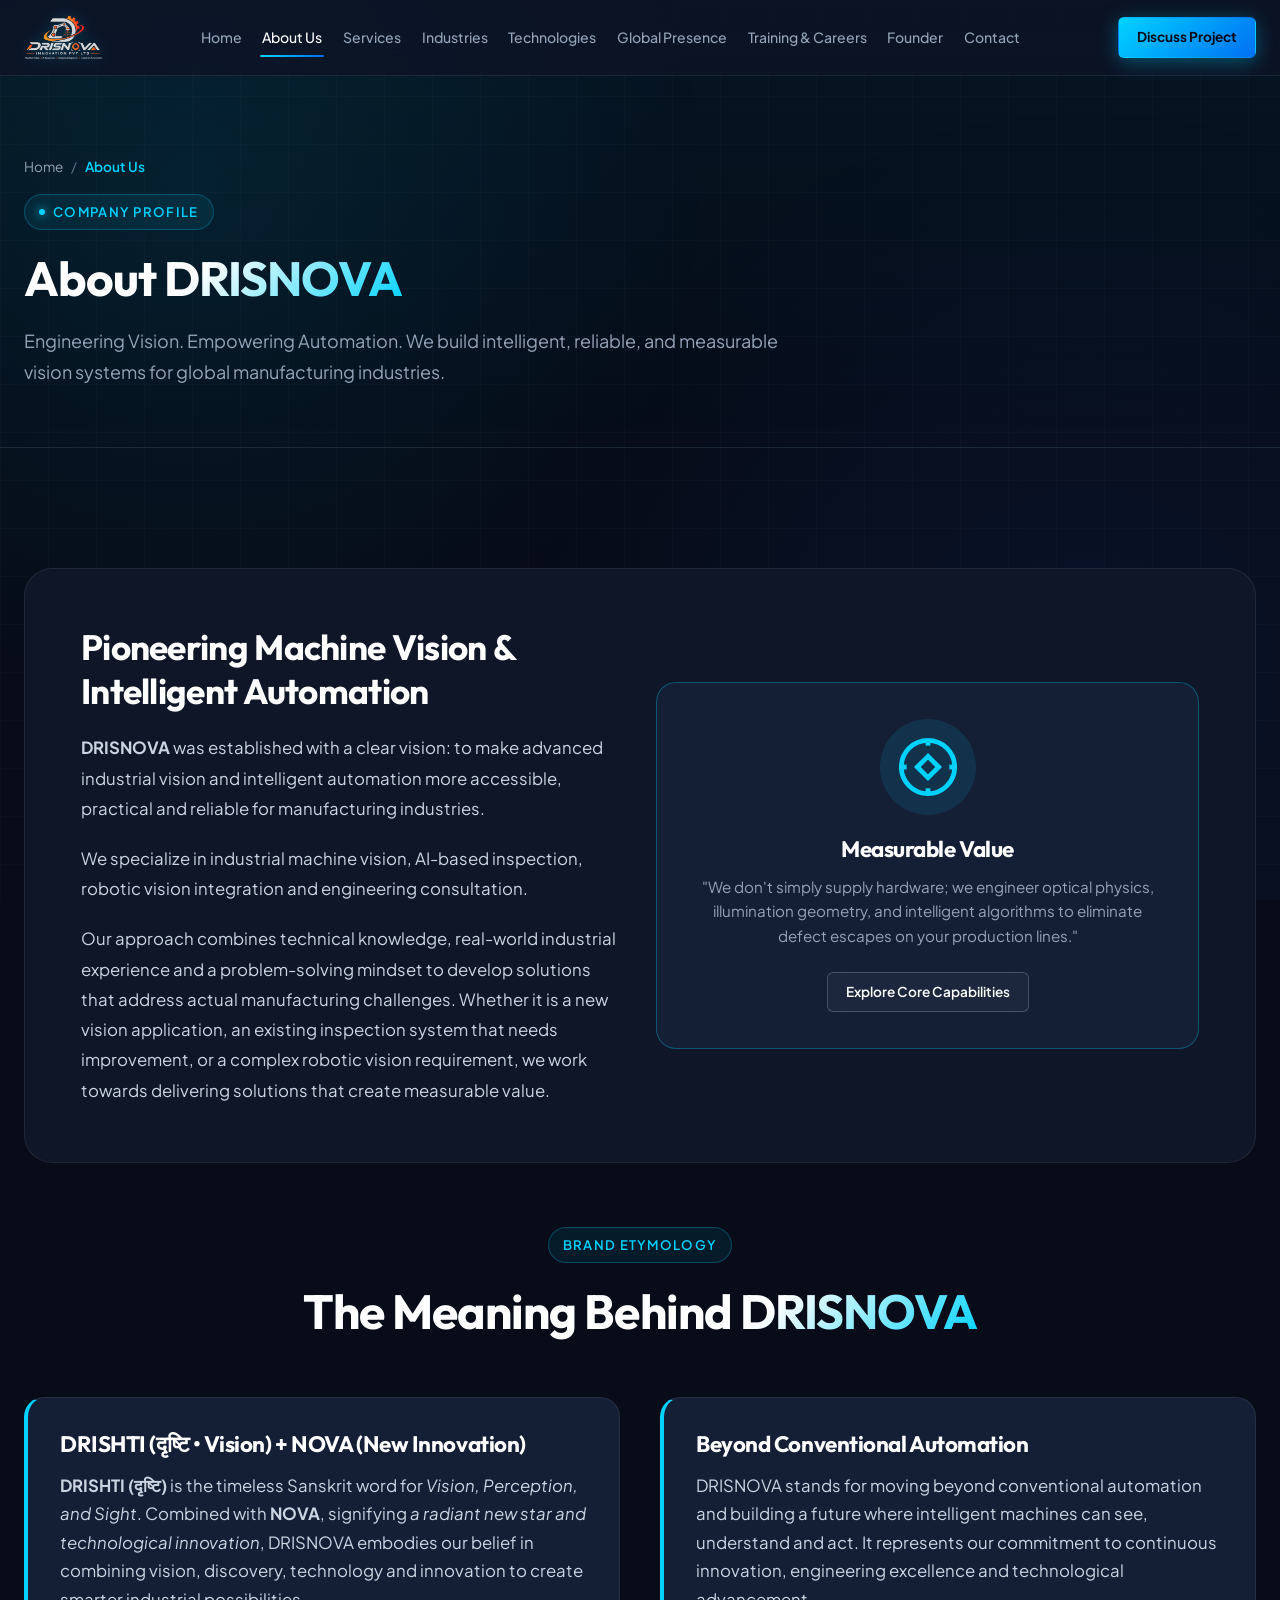
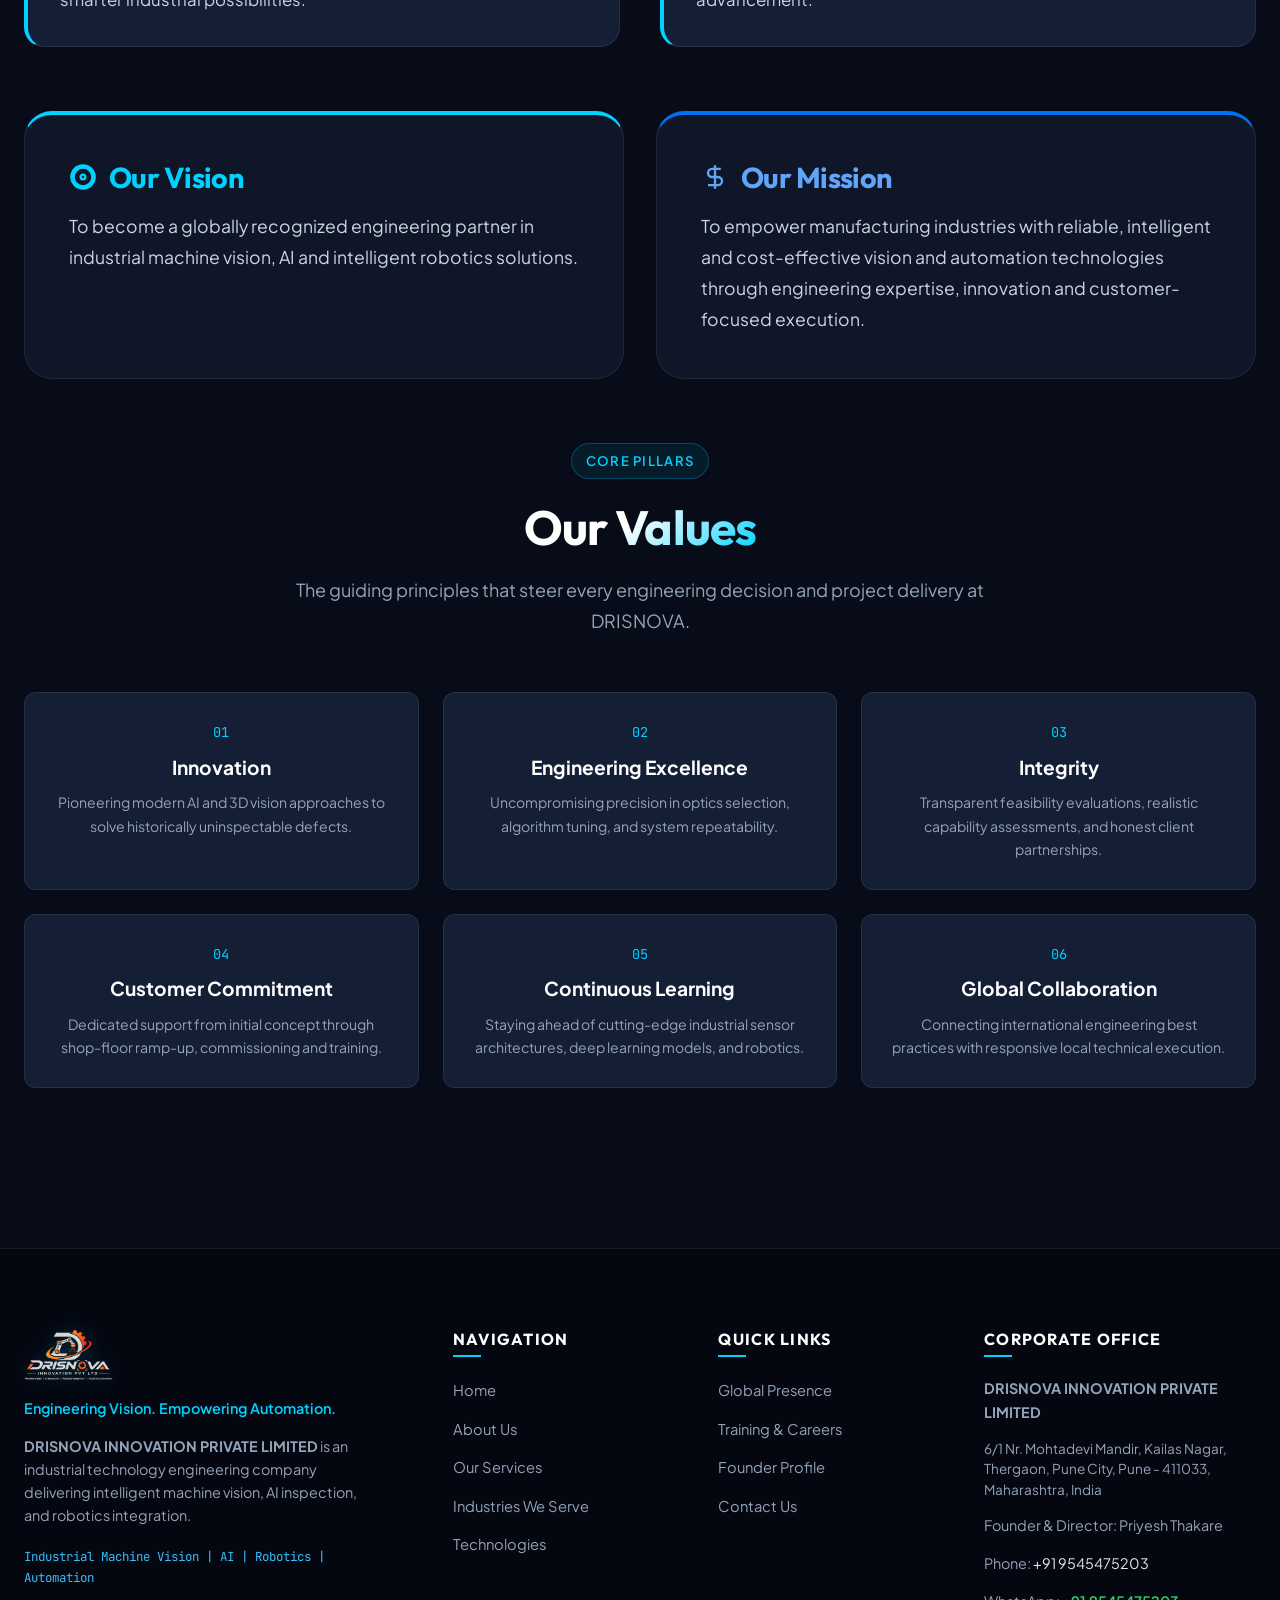
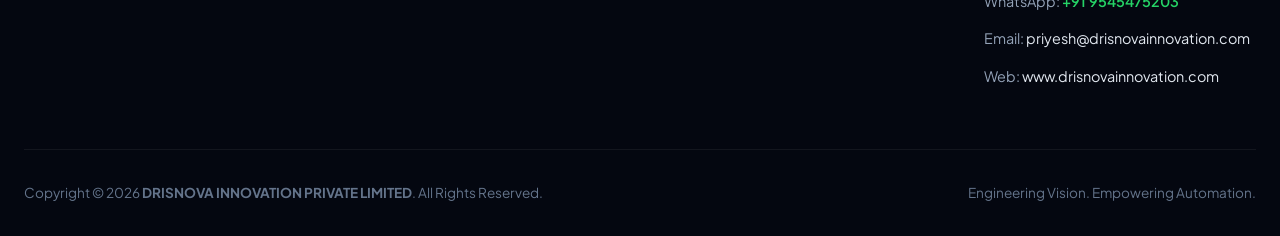
==== commit 48b49089: "Update hero pill with authentic brand etymology: DRISHTI (दृष्टि · Sanskrit for Vision) + NOVA (New " ====
--- a/about.html
+++ b/about.html
@@ -106,9 +106,9 @@
 
         <div class="meaning-grid">
           <div class="meaning-block">
-            <h3>Vision & Discovery</h3>
+            <h3>DRISHTI (दृष्टि &bull; Vision) + NOVA (New Innovation)</h3>
             <p style="font-size: 1.05rem; line-height: 1.7; color: #cbd5e1;">
-              DRISNOVA represents a new direction in industrial innovation. The name reflects our belief in combining vision, discovery, technology and innovation to create smarter industrial possibilities.
+              <strong>DRISHTI (दृष्टि)</strong> is the timeless Sanskrit word for <em>Vision, Perception, and Sight</em>. Combined with <strong>NOVA</strong>, signifying <em>a radiant new star and technological innovation</em>, DRISNOVA embodies our belief in combining vision, discovery, technology and innovation to create smarter industrial possibilities.
             </p>
           </div>
           <div class="meaning-block">
--- a/css/style.css
+++ b/css/style.css
@@ -463,14 +463,27 @@
   background: rgba(14, 22, 40, 0.85);
   border: 1px solid rgba(0, 210, 255, 0.4);
   box-shadow: 0 8px 24px rgba(0, 0, 0, 0.4), 0 0 15px rgba(0, 210, 255, 0.2);
-  padding: 8px 16px;
+  padding: 8px 18px;
   border-radius: 999px;
-  font-size: 0.82rem;
-  font-weight: 600;
-  color: #fff;
+  font-size: 0.84rem;
+  font-weight: 500;
+  color: #e2e8f0;
   margin-bottom: 20px;
   backdrop-filter: blur(10px);
   animation: float-badge 4s ease-in-out infinite;
+  letter-spacing: 0.3px;
+}
+
+.floating-tech-pill strong {
+  color: var(--accent-cyan);
+  font-weight: 700;
+  letter-spacing: 0.5px;
+}
+
+.floating-tech-pill em {
+  font-style: normal;
+  color: #fb923c;
+  font-weight: 600;
 }
 
 @keyframes float-badge {
@@ -556,6 +569,151 @@
   font-size: 0.8rem;
   color: var(--text-muted);
   font-weight: 500;
+}
+
+/* ===================================================================
+   OFFICIAL BRAND HERO SHOWCASE CARD (Hero Section)
+   =================================================================== */
+.brand-hero-card {
+  position: relative;
+  background: linear-gradient(145deg, rgba(14, 23, 42, 0.94), rgba(8, 14, 28, 0.98));
+  border: 1px solid rgba(0, 210, 255, 0.35);
+  border-radius: var(--radius-lg);
+  padding: 26px 22px;
+  box-shadow: 0 20px 50px rgba(0, 0, 0, 0.6), 0 0 35px rgba(0, 210, 255, 0.15);
+  overflow: hidden;
+  transition: transform var(--transition-normal), box-shadow var(--transition-normal);
+}
+
+.brand-hero-card:hover {
+  border-color: rgba(0, 210, 255, 0.55);
+  box-shadow: 0 25px 60px rgba(0, 0, 0, 0.7), 0 0 45px rgba(0, 210, 255, 0.25);
+}
+
+.brand-hero-glow {
+  position: absolute;
+  top: -80px;
+  right: -80px;
+  width: 220px;
+  height: 220px;
+  background: radial-gradient(circle, rgba(0, 210, 255, 0.22) 0%, rgba(249, 115, 22, 0.15) 50%, transparent 70%);
+  pointer-events: none;
+  filter: blur(40px);
+}
+
+.brand-card-topbar {
+  display: flex;
+  justify-content: space-between;
+  align-items: center;
+  margin-bottom: 18px;
+  padding-bottom: 12px;
+  border-bottom: 1px solid rgba(255, 255, 255, 0.08);
+}
+
+.brand-badge-pill {
+  display: inline-flex;
+  align-items: center;
+  gap: 8px;
+  font-family: var(--font-mono);
+  font-size: 0.74rem;
+  letter-spacing: 0.8px;
+  color: var(--accent-cyan);
+  font-weight: 600;
+}
+
+.brand-cert-tag {
+  font-family: var(--font-mono);
+  font-size: 0.72rem;
+  color: #94a3b8;
+  letter-spacing: 1px;
+}
+
+.brand-logo-showcase-box {
+  background: rgba(255, 255, 255, 0.05);
+  border: 1px solid rgba(255, 255, 255, 0.1);
+  border-radius: var(--radius-md);
+  padding: 20px 16px;
+  display: flex;
+  align-items: center;
+  justify-content: center;
+  margin-bottom: 18px;
+  position: relative;
+  box-shadow: inset 0 0 24px rgba(0, 0, 0, 0.45);
+}
+
+.brand-showcase-img {
+  width: 100%;
+  max-width: 320px;
+  height: auto;
+  object-fit: contain;
+  display: block;
+  filter: drop-shadow(0 4px 18px rgba(0, 210, 255, 0.4));
+  transition: transform var(--transition-normal);
+}
+
+.brand-hero-card:hover .brand-showcase-img {
+  transform: scale(1.02);
+}
+
+.brand-card-title {
+  font-size: 1.15rem;
+  font-weight: 800;
+  color: #fff;
+  letter-spacing: 0.5px;
+  margin-bottom: 4px;
+}
+
+.brand-card-tagline {
+  font-size: 0.86rem;
+  color: var(--accent-cyan);
+  font-weight: 600;
+  margin-bottom: 10px;
+}
+
+.brand-card-desc {
+  font-size: 0.86rem;
+  line-height: 1.6;
+  color: #cbd5e1;
+  margin-bottom: 16px;
+}
+
+.brand-pill-grid {
+  display: grid;
+  grid-template-columns: repeat(2, 1fr);
+  gap: 8px;
+  margin-bottom: 18px;
+}
+
+.brand-spec-pill {
+  display: flex;
+  align-items: center;
+  gap: 8px;
+  background: rgba(14, 165, 233, 0.08);
+  border: 1px solid rgba(56, 189, 248, 0.2);
+  border-radius: var(--radius-sm);
+  padding: 8px 10px;
+  font-size: 0.76rem;
+  color: #e2e8f0;
+  font-weight: 600;
+}
+
+.brand-spec-pill .pill-dot {
+  width: 6px;
+  height: 6px;
+  border-radius: 50%;
+  background: var(--accent-cyan);
+  box-shadow: 0 0 8px var(--accent-cyan);
+  flex-shrink: 0;
+}
+
+.brand-card-footer-strip {
+  display: flex;
+  justify-content: space-between;
+  padding-top: 12px;
+  border-top: 1px solid rgba(255, 255, 255, 0.08);
+  font-family: var(--font-mono);
+  font-size: 0.72rem;
+  color: #94a3b8;
 }
 
 /* ===================================================================
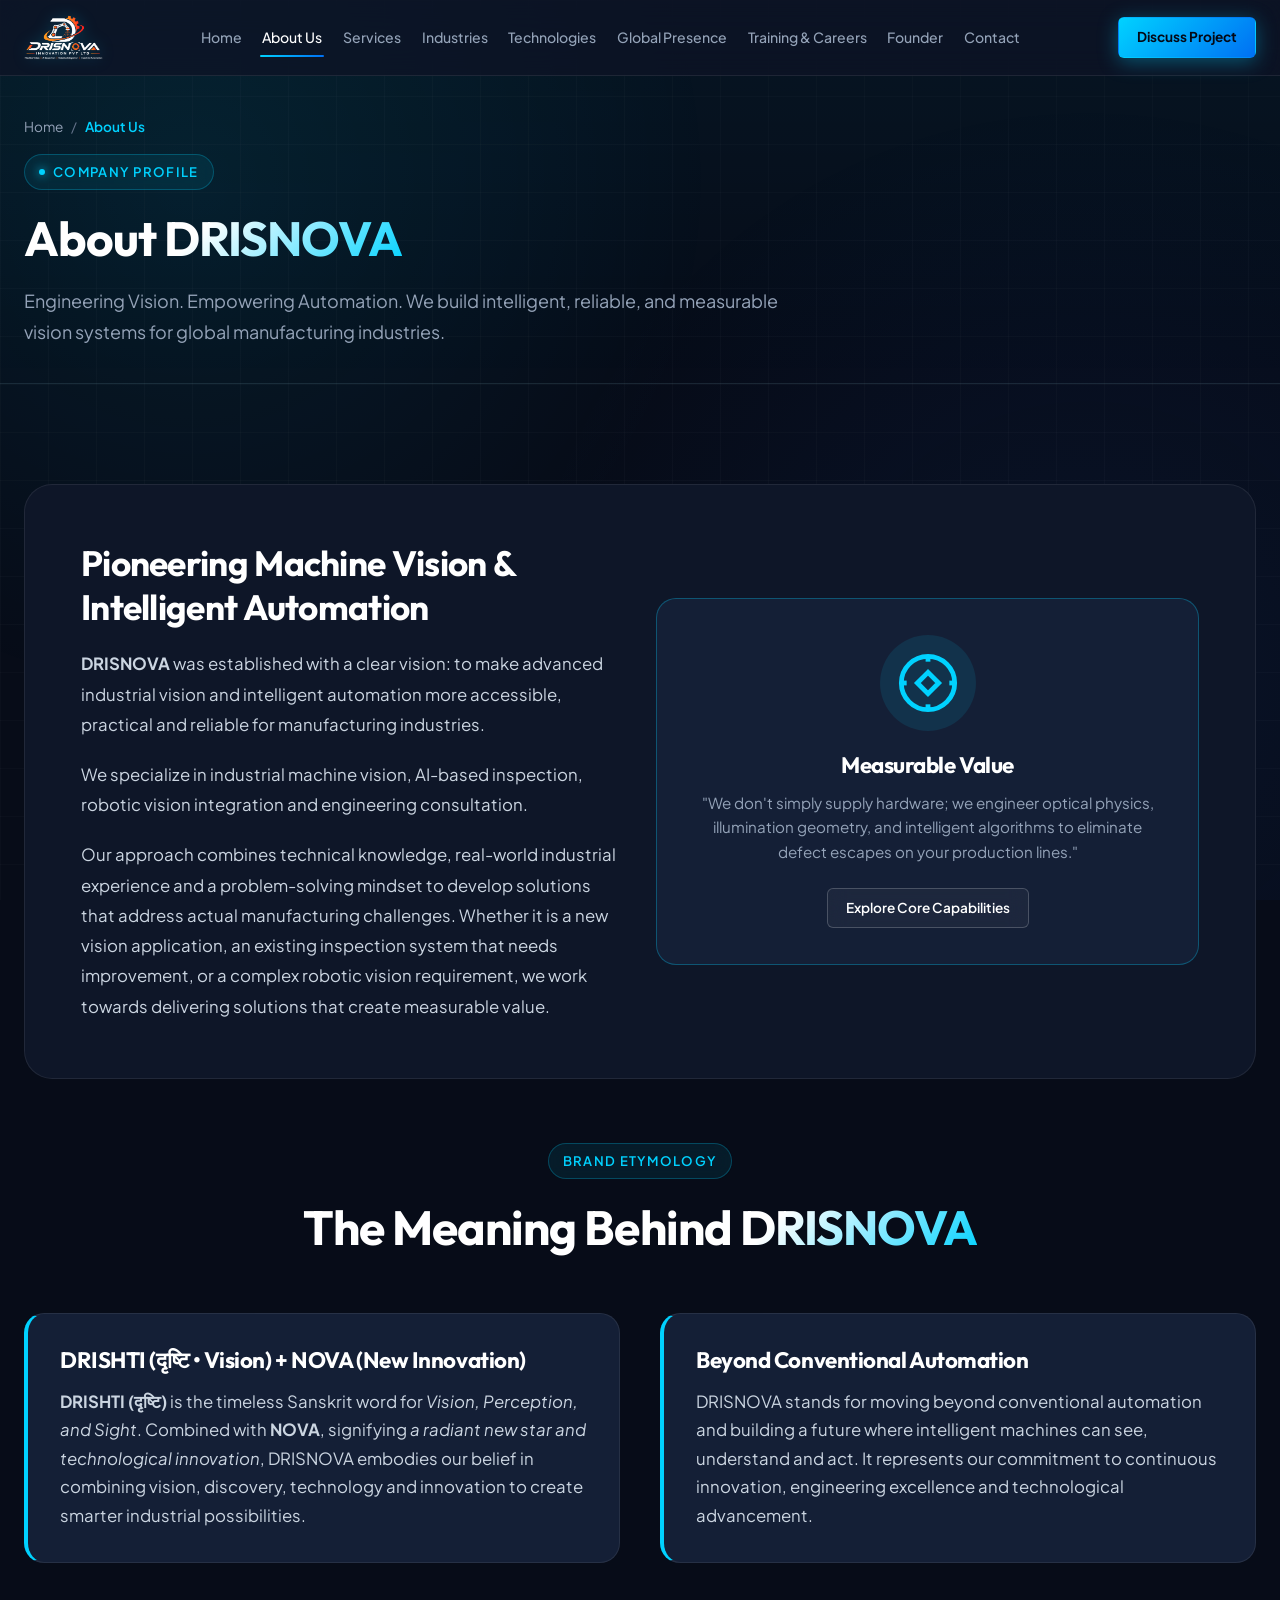
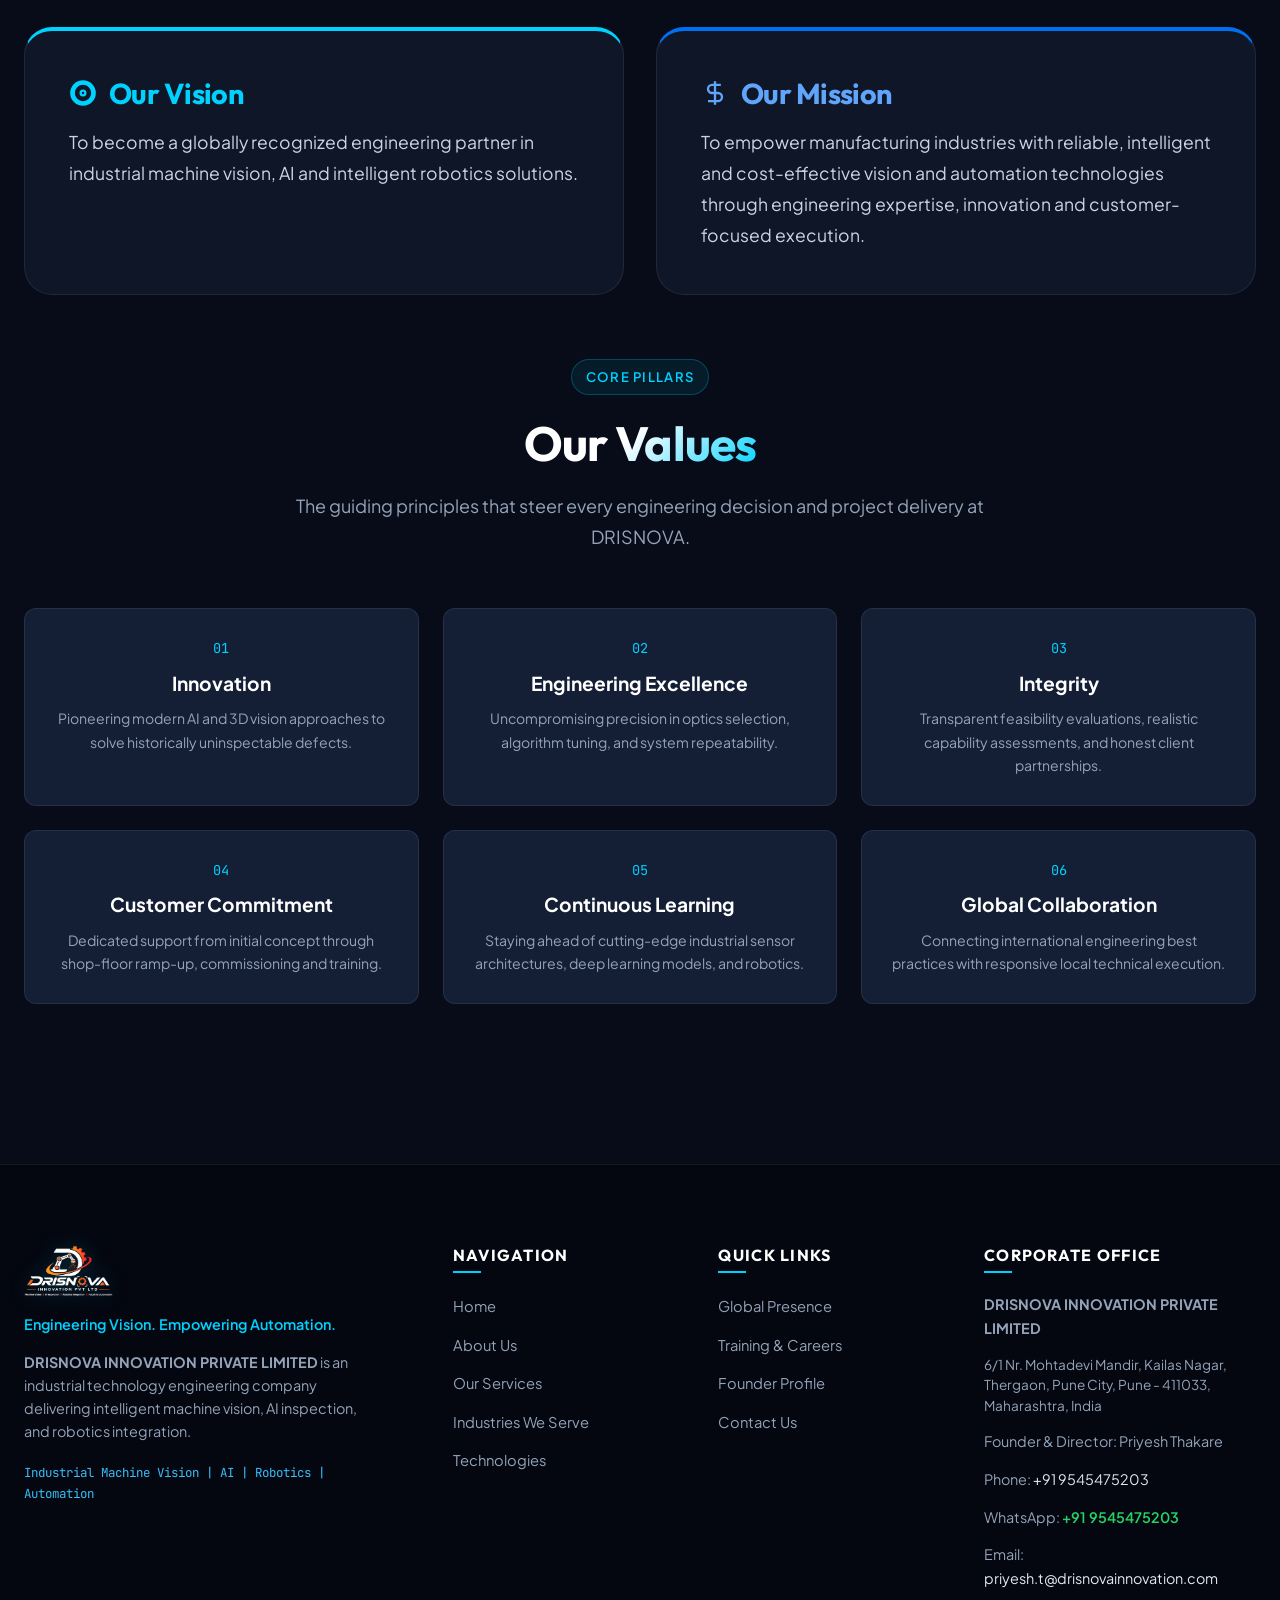
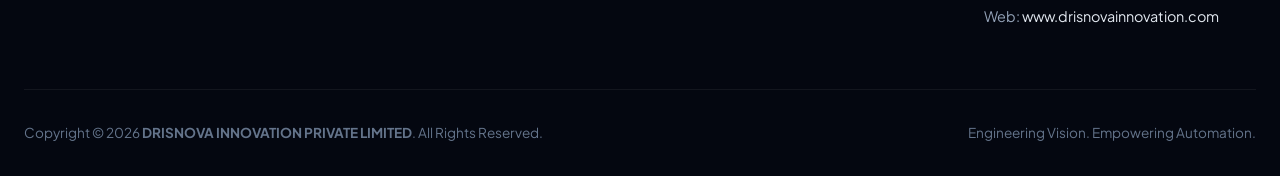
==== commit f234ca4b: "Update official email address to priyesh.t@drisnovainnovation.com across entire website" ====
--- a/about.html
+++ b/about.html
@@ -233,7 +233,7 @@
             <p>Founder & Director: Priyesh Thakare</p>
             <p>Phone: <a href="tel:+919545475203">+91 9545475203</a></p>
             <p>WhatsApp: <a href="https://wa.me/919545475203?text=Hello%20DRISNOVA%20Team%2C%20I%20would%20like%20to%20discuss%20a%20project." target="_blank" rel="noopener" style="color: #25D366; font-weight: 600;">+91 9545475203</a></p>
-            <p>Email: <a href="mailto:priyesh@drisnovainnovation.com">priyesh@drisnovainnovation.com</a></p>
+            <p>Email: <a href="mailto:priyesh.t@drisnovainnovation.com">priyesh.t@drisnovainnovation.com</a></p>
             <p>Web: <a href="http://www.drisnovainnovation.com" target="_blank" rel="noopener">www.drisnovainnovation.com</a></p>
           </div>
         </div>
--- a/css/style.css
+++ b/css/style.css
@@ -63,6 +63,9 @@
   scroll-behavior: smooth;
   font-size: 16px;
   -webkit-text-size-adjust: 100%;
+  overflow-x: hidden;
+  max-width: 100%;
+  width: 100%;
 }
 
 body {
@@ -73,6 +76,8 @@
   overflow-x: hidden;
   position: relative;
   min-height: 100vh;
+  max-width: 100%;
+  width: 100%;
 }
 
 /* Background Grid & Ambient Lighting */
@@ -422,7 +427,7 @@
    HERO SECTION - CINEMATIC INDUSTRIAL BACKGROUND & AMBIENT EFFECTS
    =================================================================== */
 .hero-section {
-  padding: 130px 0 90px 0;
+  padding: 34px 0 60px 0;
   position: relative;
   overflow: hidden;
   background-image: 
@@ -459,6 +464,7 @@
 .floating-tech-pill {
   display: inline-flex;
   align-items: center;
+  max-width: 100%;
   gap: 8px;
   background: rgba(14, 22, 40, 0.85);
   border: 1px solid rgba(0, 210, 255, 0.4);
@@ -472,6 +478,19 @@
   backdrop-filter: blur(10px);
   animation: float-badge 4s ease-in-out infinite;
   letter-spacing: 0.3px;
+  box-sizing: border-box;
+}
+
+.tech-pill-part {
+  display: inline-flex;
+  align-items: center;
+  gap: 4px;
+  white-space: nowrap;
+}
+
+.tech-pill-divider {
+  display: inline-block;
+  color: rgba(255, 255, 255, 0.35);
 }
 
 .floating-tech-pill strong {
@@ -629,16 +648,108 @@
 }
 
 .brand-logo-showcase-box {
-  background: rgba(255, 255, 255, 0.05);
-  border: 1px solid rgba(255, 255, 255, 0.1);
+  background: radial-gradient(circle at center, rgba(14, 165, 233, 0.08) 0%, rgba(255, 255, 255, 0.03) 70%);
+  border: 1px solid rgba(0, 210, 255, 0.25);
   border-radius: var(--radius-md);
-  padding: 20px 16px;
+  padding: 24px 18px;
   display: flex;
   align-items: center;
   justify-content: center;
   margin-bottom: 18px;
   position: relative;
-  box-shadow: inset 0 0 24px rgba(0, 0, 0, 0.45);
+  overflow: hidden;
+  box-shadow: inset 0 0 30px rgba(0, 0, 0, 0.5), 0 0 20px rgba(0, 210, 255, 0.08);
+}
+
+/* 1. Metallic Shimmer Light Sweep (Original Top-Left to Bottom-Right Corner Sweep) */
+.logo-light-sweep {
+  position: absolute;
+  top: -60%;
+  left: -130%;
+  width: 70%;
+  height: 220%;
+  background: linear-gradient(
+    115deg,
+    transparent 20%,
+    rgba(255, 255, 255, 0.0) 35%,
+    rgba(0, 210, 255, 0.25) 46%,
+    rgba(255, 255, 255, 0.75) 50%,
+    rgba(249, 115, 22, 0.35) 54%,
+    rgba(255, 255, 255, 0.0) 65%,
+    transparent 80%
+  );
+  transform: rotate(25deg);
+  animation: metallic-light-sweep 6s cubic-bezier(0.4, 0, 0.2, 1) infinite;
+  pointer-events: none;
+  z-index: 2;
+}
+
+@keyframes metallic-light-sweep {
+  0%, 48% {
+    left: -130%;
+    opacity: 0;
+  }
+  52% {
+    opacity: 0.95;
+  }
+  86% {
+    left: 140%;
+    opacity: 0.95;
+  }
+  90%, 100% {
+    left: 140%;
+    opacity: 0;
+  }
+}
+
+/* 2. Precision Laser Scanner Beam (Scanning from Bottom to Top First) */
+.logo-scanner-beam {
+  position: absolute;
+  left: 6%;
+  right: 6%;
+  height: 2px;
+  background: linear-gradient(90deg, transparent 0%, rgba(0, 210, 255, 0.4) 20%, #00d2ff 50%, rgba(0, 210, 255, 0.4) 80%, transparent 100%);
+  box-shadow: 0 0 10px #00d2ff, 0 0 18px rgba(0, 210, 255, 0.6);
+  animation: logo-laser-scan-bottom-to-top 6s ease-in-out infinite;
+  pointer-events: none;
+  opacity: 0;
+  z-index: 2;
+}
+
+@keyframes logo-laser-scan-bottom-to-top {
+  0% {
+    top: 88%;
+    opacity: 0;
+  }
+  6% {
+    top: 88%;
+    opacity: 0.95;
+  }
+  38% {
+    top: 12%;
+    opacity: 0.95;
+  }
+  44% {
+    top: 12%;
+    opacity: 0;
+  }
+  45%, 100% {
+    top: 88%;
+    opacity: 0;
+  }
+}
+
+/* 3. Floating Levitation & Live Rotating Camera Shutter for DRISNOVA Logo */
+.brand-logo-composite {
+  position: relative;
+  display: inline-block;
+  width: 100%;
+  max-width: 320px;
+  line-height: 0;
+  animation: logo-3d-float 5s ease-in-out infinite;
+  transform-origin: center center;
+  will-change: transform, filter;
+  z-index: 1;
 }
 
 .brand-showcase-img {
@@ -651,8 +762,90 @@
   transition: transform var(--transition-normal);
 }
 
-.brand-hero-card:hover .brand-showcase-img {
-  transform: scale(1.02);
+/* Authentic Camera Iris / Shutter Rotation Animation */
+.rotating-camera-shutter {
+  position: absolute;
+  left: 65.373%;
+  top: 69.883%;
+  width: 9.823%;
+  height: auto;
+  aspect-ratio: 1 / 1;
+  transform: translate(-50%, -50%) rotate(0deg);
+  transform-origin: center center;
+  animation: camera-shutter-rotate 8s cubic-bezier(0.4, 0, 0.2, 1) infinite;
+  pointer-events: none;
+  z-index: 3;
+  will-change: transform, filter;
+}
+
+@keyframes camera-shutter-rotate {
+  0% {
+    transform: translate(-50%, -50%) rotate(0deg) scale(1);
+    filter: drop-shadow(0 0 3px rgba(249, 115, 22, 0.5));
+  }
+  20% {
+    transform: translate(-50%, -50%) rotate(90deg) scale(1);
+    filter: drop-shadow(0 0 5px rgba(249, 115, 22, 0.6));
+  }
+  25% {
+    /* Camera Shutter Click / Iris Snap */
+    transform: translate(-50%, -50%) rotate(105deg) scale(0.91);
+    filter: drop-shadow(0 0 10px rgba(0, 210, 255, 0.9)) brightness(1.25);
+  }
+  30% {
+    transform: translate(-50%, -50%) rotate(120deg) scale(1.04);
+    filter: drop-shadow(0 0 6px rgba(249, 115, 22, 0.7));
+  }
+  35% {
+    transform: translate(-50%, -50%) rotate(135deg) scale(1);
+    filter: drop-shadow(0 0 3px rgba(249, 115, 22, 0.5));
+  }
+  50% {
+    transform: translate(-50%, -50%) rotate(180deg) scale(1);
+    filter: drop-shadow(0 0 4px rgba(249, 115, 22, 0.5));
+  }
+  70% {
+    transform: translate(-50%, -50%) rotate(270deg) scale(1);
+    filter: drop-shadow(0 0 5px rgba(249, 115, 22, 0.6));
+  }
+  75% {
+    /* Second Camera Shutter Click / Iris Snap */
+    transform: translate(-50%, -50%) rotate(285deg) scale(0.91);
+    filter: drop-shadow(0 0 10px rgba(0, 210, 255, 0.9)) brightness(1.25);
+  }
+  80% {
+    transform: translate(-50%, -50%) rotate(300deg) scale(1.04);
+    filter: drop-shadow(0 0 6px rgba(249, 115, 22, 0.7));
+  }
+  85% {
+    transform: translate(-50%, -50%) rotate(315deg) scale(1);
+    filter: drop-shadow(0 0 3px rgba(249, 115, 22, 0.5));
+  }
+  100% {
+    transform: translate(-50%, -50%) rotate(360deg) scale(1);
+    filter: drop-shadow(0 0 3px rgba(249, 115, 22, 0.5));
+  }
+}
+
+@keyframes logo-3d-float {
+  0%, 100% {
+    transform: translateY(0px) scale(1);
+    filter: drop-shadow(0 6px 18px rgba(0, 210, 255, 0.35)) drop-shadow(0 0 10px rgba(249, 115, 22, 0.2));
+  }
+  50% {
+    transform: translateY(-7px) scale(1.02);
+    filter: drop-shadow(0 14px 28px rgba(0, 210, 255, 0.55)) drop-shadow(0 0 18px rgba(249, 115, 22, 0.35));
+  }
+}
+
+.brand-hero-card:hover .brand-logo-composite {
+  animation-play-state: paused;
+  transform: translateY(-4px) scale(1.035);
+  filter: drop-shadow(0 16px 32px rgba(0, 210, 255, 0.65)) drop-shadow(0 0 22px rgba(249, 115, 22, 0.45));
+}
+
+.brand-hero-card:hover .rotating-camera-shutter {
+  animation-duration: 4s;
 }
 
 .brand-card-title {
@@ -714,6 +907,8 @@
   font-family: var(--font-mono);
   font-size: 0.72rem;
   color: #94a3b8;
+  flex-wrap: wrap;
+  gap: 8px;
 }
 
 /* ===================================================================
@@ -2085,10 +2280,10 @@
    PAGE HERO / BANNER COMMON COMPONENT
    =================================================================== */
 .page-hero {
-  padding: 80px 0 60px 0;
+  padding: 40px 0 36px 0;
   background: linear-gradient(180deg, rgba(0, 210, 255, 0.04) 0%, transparent 100%);
   border-bottom: 1px solid var(--border-subtle);
-  margin-bottom: 60px;
+  margin-bottom: 40px;
 }
 
 .breadcrumbs {
@@ -2293,7 +2488,59 @@
 
   /* Hero adjustments for Mobile */
   .hero-section {
-    padding: 36px 0 28px 0;
+    padding: 24px 0 24px 0;
+  }
+
+  .floating-tech-pill {
+    display: inline-flex;
+    flex-direction: column;
+    align-items: flex-start;
+    gap: 4px;
+    padding: 8px 14px;
+    border-radius: var(--radius-md);
+    margin-bottom: 14px;
+    max-width: 100%;
+  }
+
+  .floating-tech-pill .tech-pill-divider {
+    display: none;
+  }
+
+  .floating-tech-pill .tech-pill-part {
+    display: block;
+    white-space: normal;
+    font-size: clamp(0.72rem, 3.2vw, 0.78rem);
+    line-height: 1.4;
+  }
+
+  .section-badge {
+    font-size: clamp(0.7rem, 2.8vw, 0.78rem);
+    padding: 5px 12px;
+    letter-spacing: 0.05em;
+    margin-bottom: 14px;
+    white-space: normal;
+    line-height: 1.35;
+    max-width: 100%;
+  }
+
+  .brand-logo-img {
+    height: 38px;
+    max-width: 175px;
+  }
+
+  .brand-hero-card {
+    padding: 20px 16px;
+    margin-top: 10px;
+  }
+
+  .brand-logo-composite,
+  .brand-showcase-img {
+    max-width: 260px;
+  }
+
+  .brand-pill-grid {
+    grid-template-columns: 1fr;
+    gap: 8px;
   }
 
   .hero-lead-title {
@@ -2598,8 +2845,26 @@
 }
 
 @media (max-width: 480px) {
+  .floating-tech-pill {
+    padding: 7px 12px;
+    gap: 3px;
+    margin-bottom: 12px;
+    border-radius: 12px;
+    max-width: 100%;
+  }
+
+  .floating-tech-pill .tech-pill-part {
+    font-size: 0.72rem;
+    line-height: 1.35;
+  }
+
+  .brand-card-footer-strip {
+    flex-direction: column;
+    gap: 6px;
+  }
+
   .hero-lead-title {
-    font-size: 1.95rem;
+    font-size: 1.85rem;
   }
 
   .hero-stats-strip {
